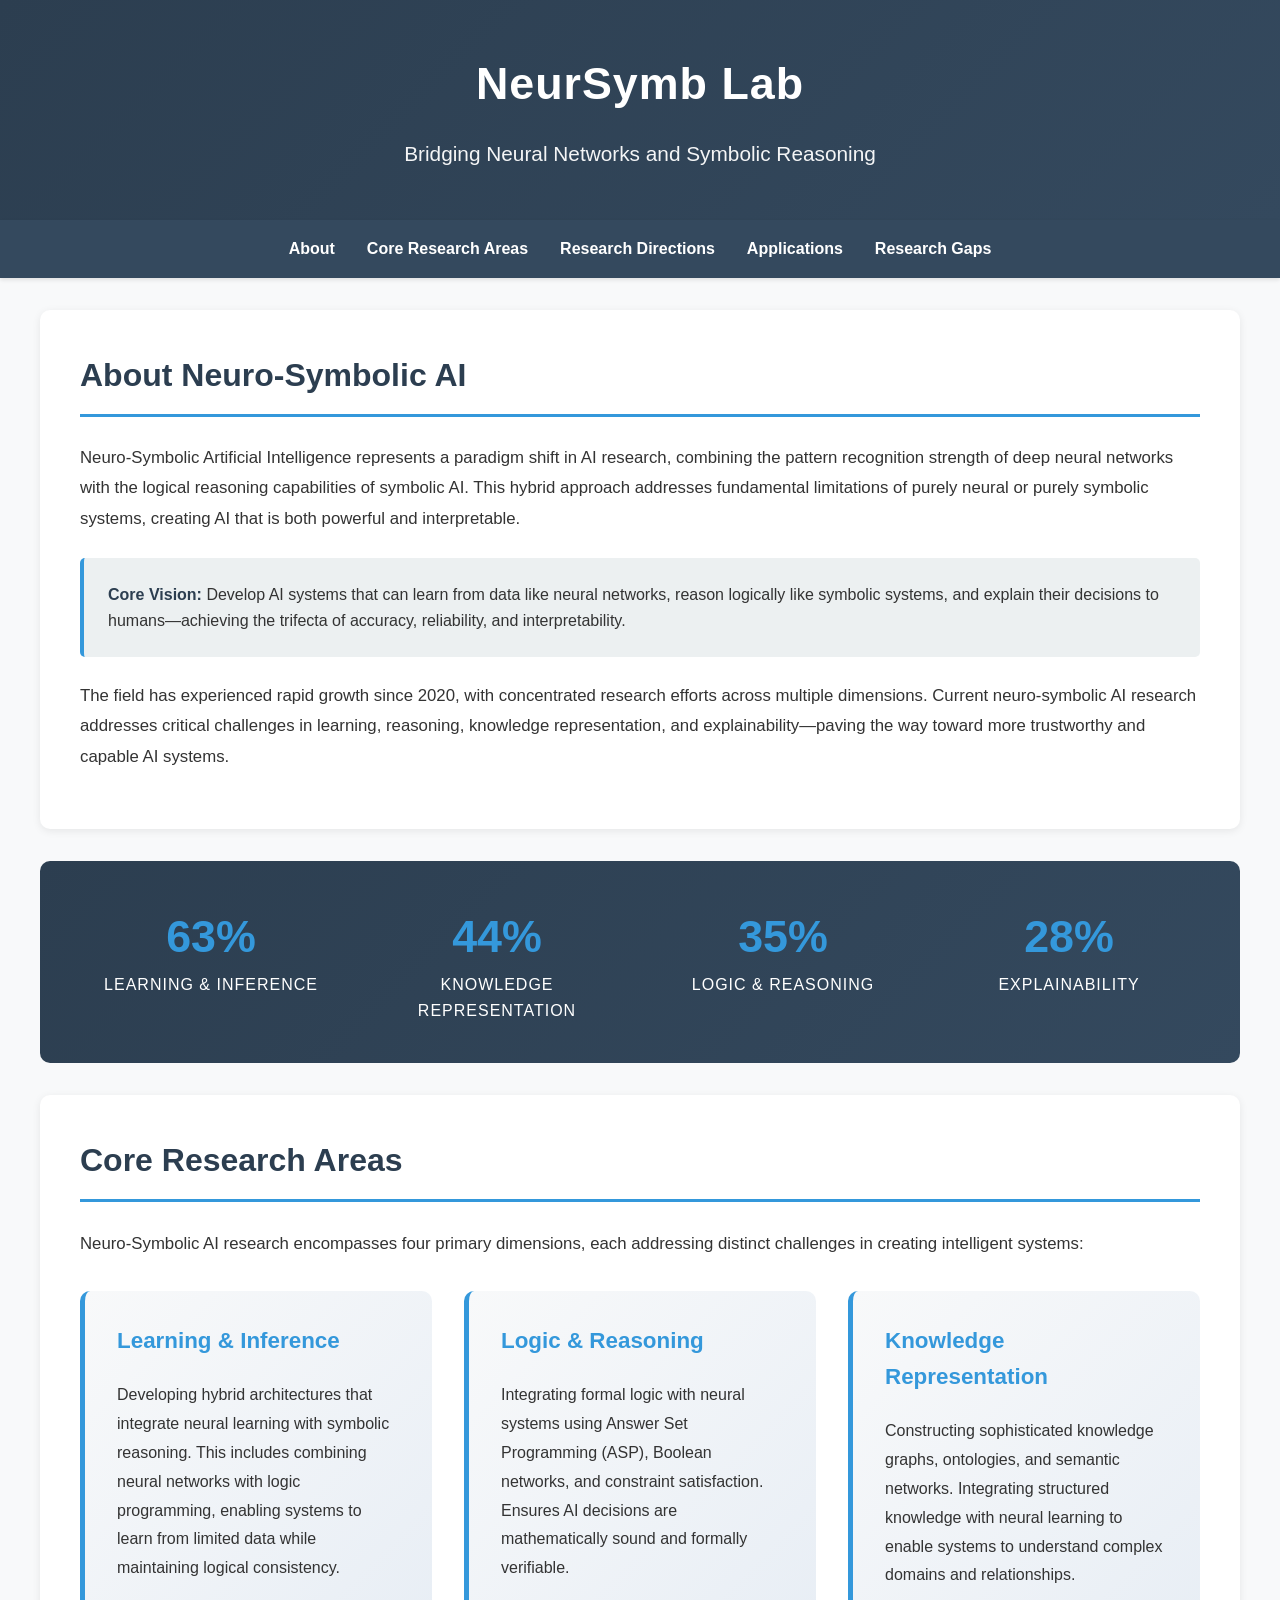
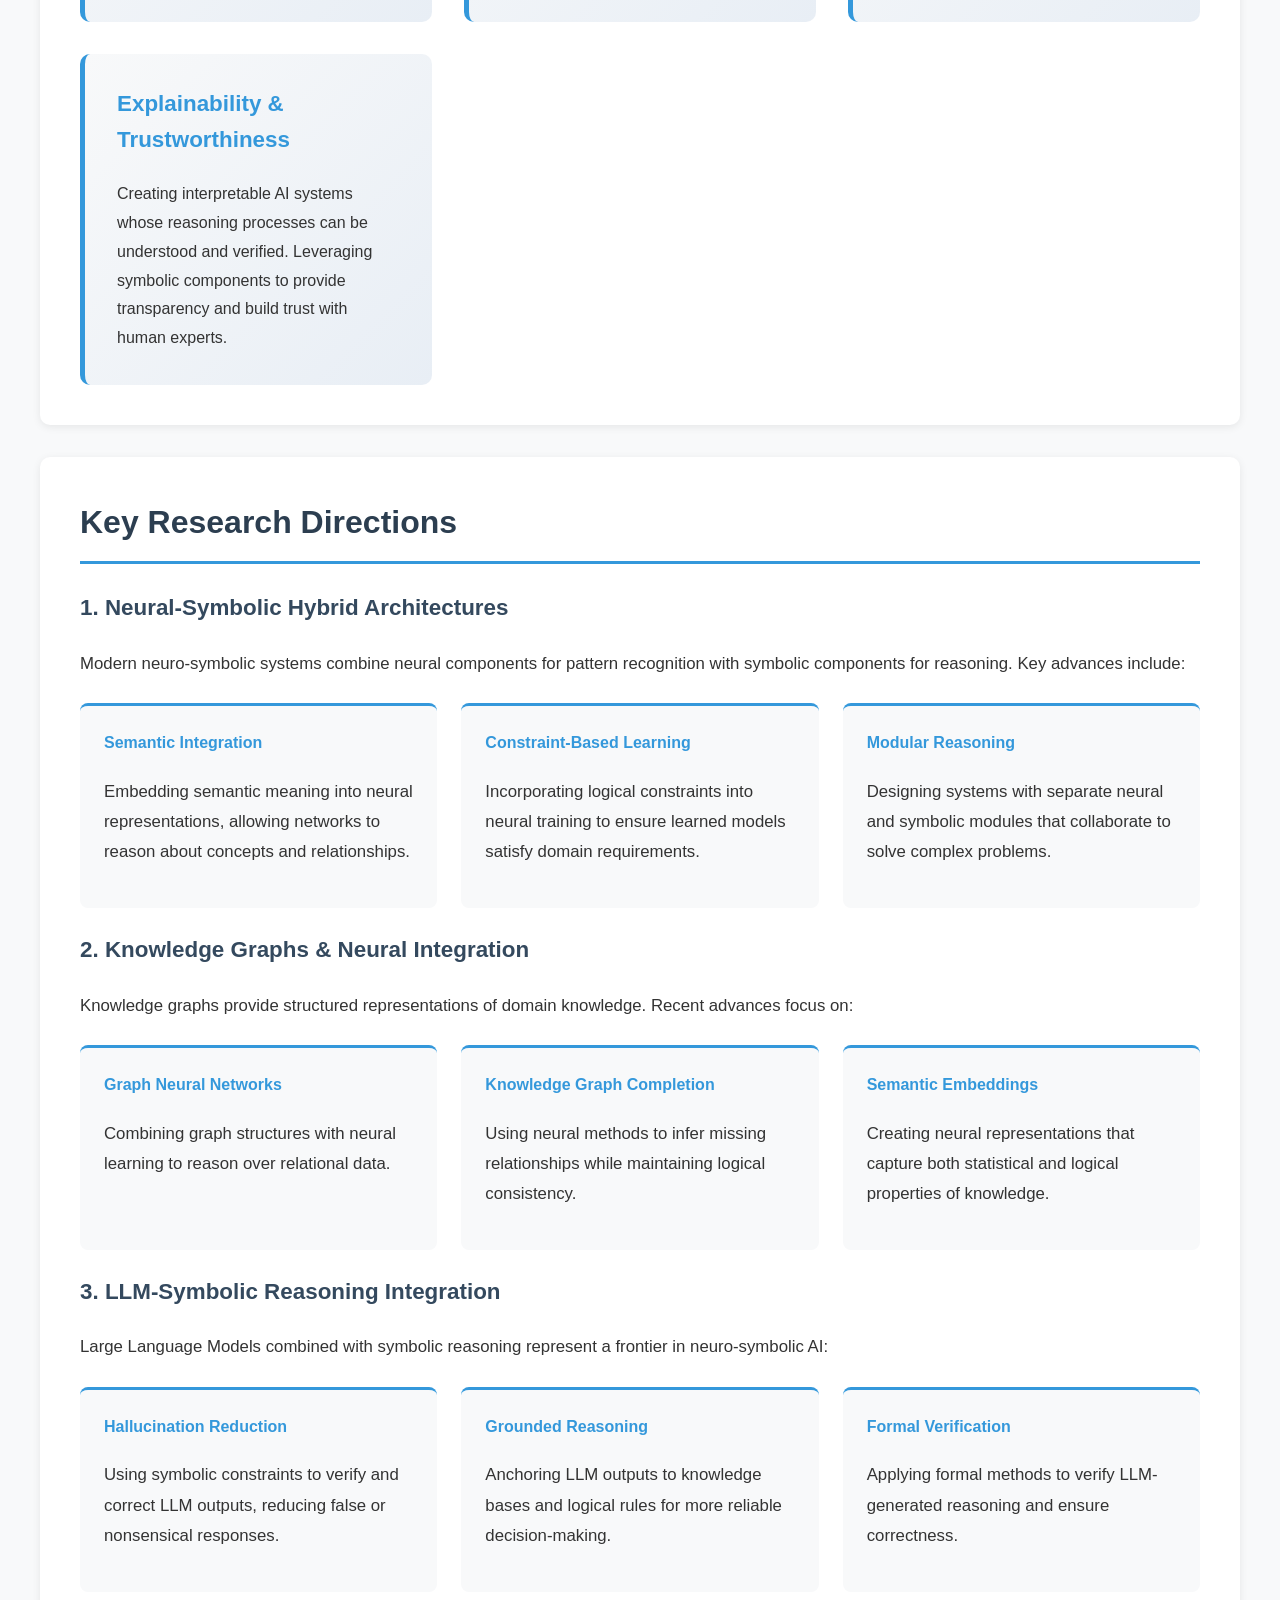
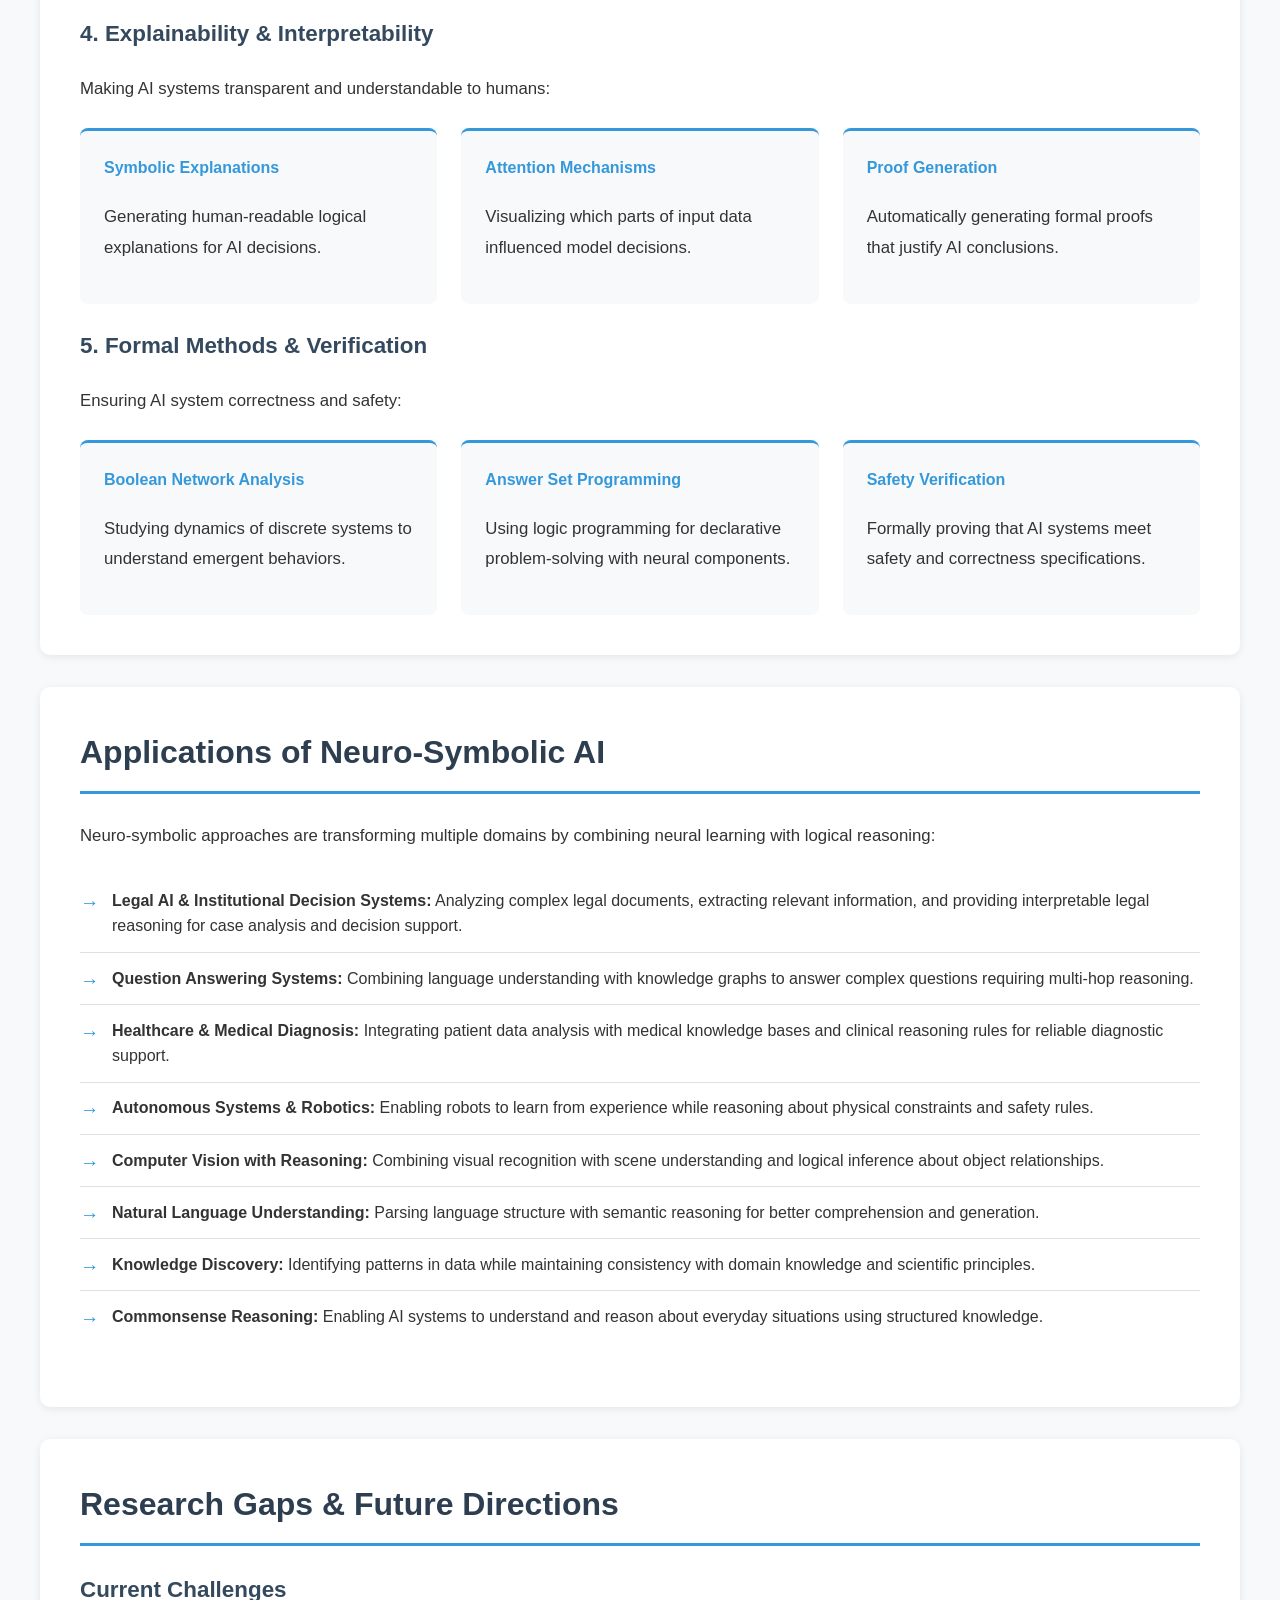
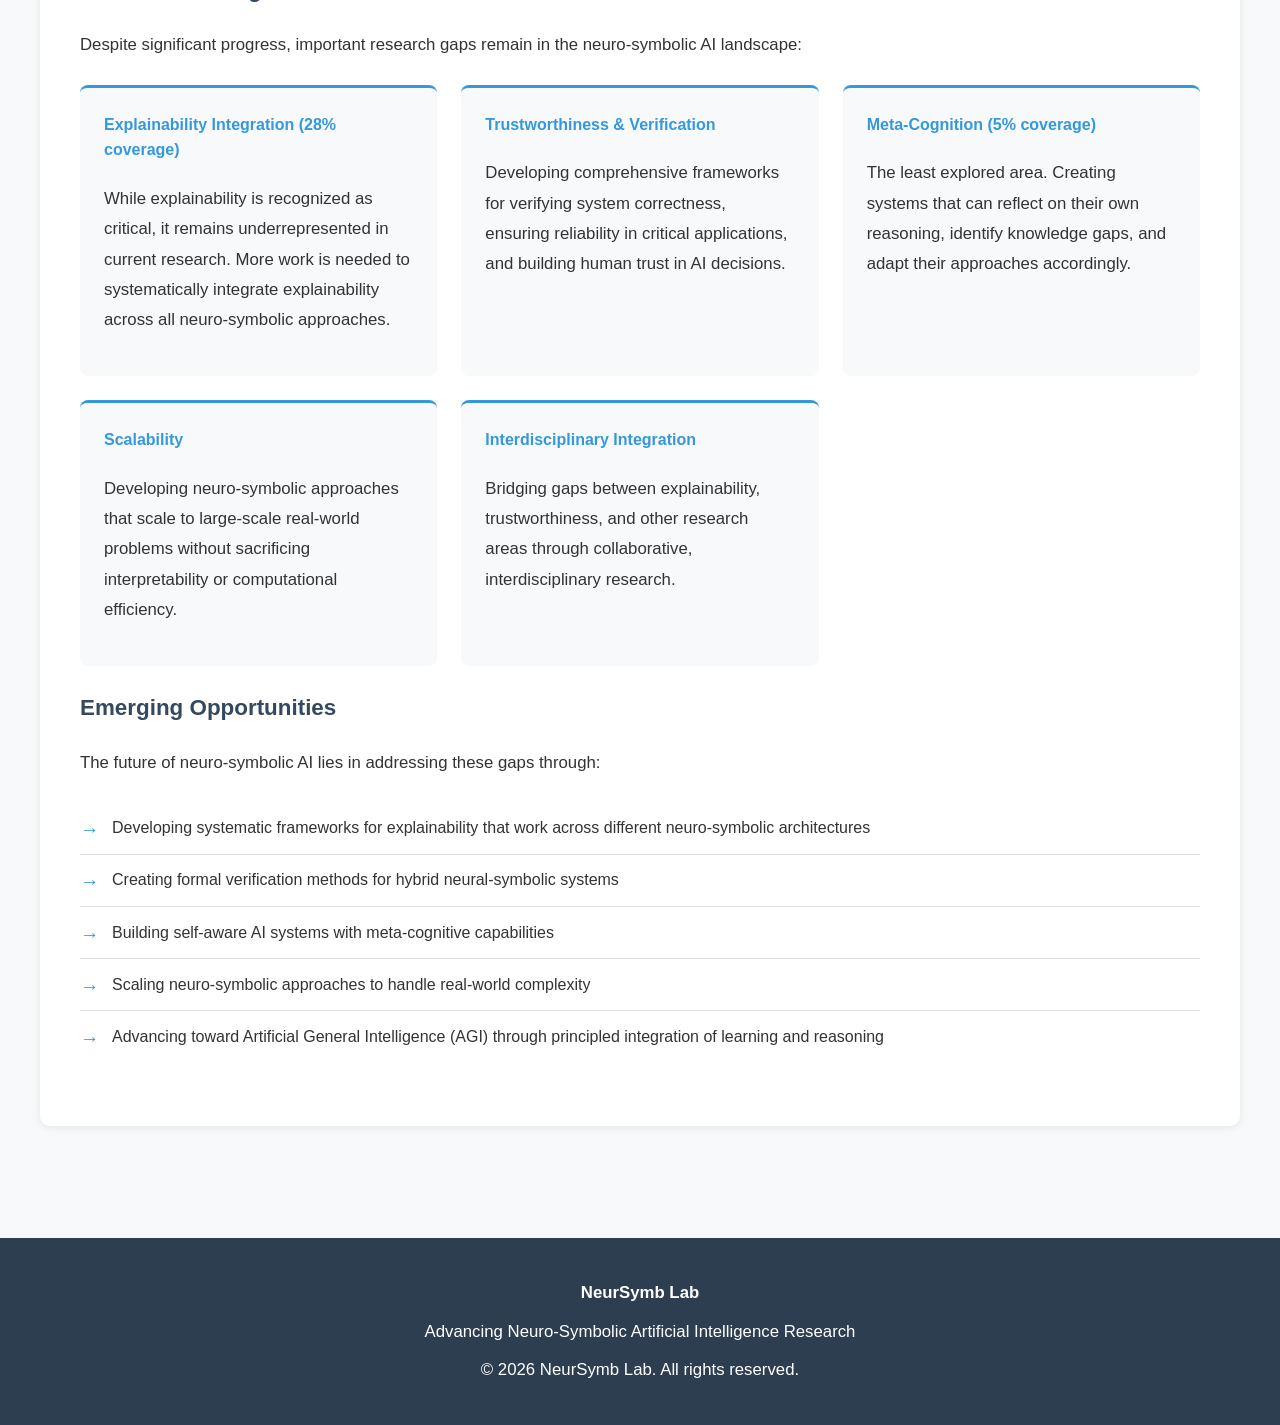
==== index.html @ 1008cf88 "Add initial HTML structure for NeurSymb Lab website This commit adds a complete HTML structure for t" ====
<!DOCTYPE html>
<html lang="en">
<head>
    <meta charset="UTF-8">
    <meta name="viewport" content="width=device-width, initial-scale=1.0">
    <title>NeurSymb Lab - Neuro-Symbolic AI Research</title>
    <style>
        :root {
            --primary-color: #2c3e50;
            --secondary-color: #34495e;
            --accent-color: #3498db;
            --background-color: #f8f9fa;
            --text-color: #333;
            --light-text: #fff;
        }

        body {
            font-family: 'Segoe UI', Tahoma, Geneva, Verdana, sans-serif;
            line-height: 1.6;
            color: var(--text-color);
            background-color: var(--background-color);
            margin: 0;
            padding: 0;
        }

        header {
            background: linear-gradient(135deg, var(--primary-color) 0%, var(--secondary-color) 100%);
            color: var(--light-text);
            padding: 3rem 2rem;
            text-align: center;
            box-shadow: 0 4px 6px rgba(0,0,0,0.1);
        }

        header h1 {
            margin: 0;
            font-size: 2.8rem;
            font-weight: 700;
            letter-spacing: 1px;
        }

        header p {
            margin: 15px 0 0;
            font-size: 1.3rem;
            opacity: 0.95;
            font-weight: 300;
        }

        nav {
            background-color: var(--secondary-color);
            padding: 1rem 0;
            position: sticky;
            top: 0;
            z-index: 1000;
            box-shadow: 0 2px 4px rgba(0,0,0,0.1);
        }

        nav ul {
            list-style: none;
            padding: 0;
            margin: 0;
            display: flex;
            justify-content: center;
            gap: 2rem;
            flex-wrap: wrap;
        }

        nav a {
            color: var(--light-text);
            text-decoration: none;
            font-weight: 600;
            transition: color 0.3s;
        }

        nav a:hover {
            color: var(--accent-color);
        }

        .container {
            max-width: 1200px;
            margin: 0 auto;
            padding: 2rem;
        }

        section {
            background: #fff;
            margin-bottom: 2rem;
            padding: 2.5rem;
            border-radius: 10px;
            box-shadow: 0 2px 8px rgba(0,0,0,0.08);
        }

        h2 {
            color: var(--primary-color);
            border-bottom: 3px solid var(--accent-color);
            padding-bottom: 0.8rem;
            margin-top: 0;
            font-size: 2rem;
        }

        h3 {
            color: var(--secondary-color);
            font-size: 1.4rem;
            margin-top: 1.5rem;
        }

        p {
            font-size: 1.05rem;
            line-height: 1.8;
        }

        .research-grid {
            display: grid;
            grid-template-columns: repeat(auto-fit, minmax(320px, 1fr));
            gap: 2rem;
            margin-top: 2rem;
        }

        .research-card {
            background: linear-gradient(135deg, #f8f9fa 0%, #e8eef5 100%);
            padding: 2rem;
            border-radius: 10px;
            border-left: 5px solid var(--accent-color);
            transition: transform 0.3s, box-shadow 0.3s;
        }

        .research-card:hover {
            transform: translateY(-5px);
            box-shadow: 0 8px 16px rgba(52, 152, 219, 0.2);
        }

        .research-card h3 {
            margin-top: 0;
            color: var(--accent-color);
        }

        .research-card p {
            margin-bottom: 0;
            font-size: 1rem;
        }

        .stats-container {
            display: grid;
            grid-template-columns: repeat(auto-fit, minmax(200px, 1fr));
            gap: 1.5rem;
            background: linear-gradient(135deg, var(--primary-color) 0%, var(--secondary-color) 100%);
            color: white;
            padding: 2.5rem;
            border-radius: 10px;
            margin-bottom: 2rem;
        }

        .stat-item {
            text-align: center;
        }

        .stat-number {
            font-size: 2.8rem;
            font-weight: bold;
            color: var(--accent-color);
            display: block;
        }

        .stat-label {
            font-size: 1rem;
            text-transform: uppercase;
            letter-spacing: 1px;
            margin-top: 0.5rem;
        }

        .highlight-box {
            background: #ecf0f1;
            border-left: 4px solid var(--accent-color);
            padding: 1.5rem;
            margin: 1.5rem 0;
            border-radius: 5px;
        }

        .highlight-box strong {
            color: var(--primary-color);
        }

        .key-areas {
            display: grid;
            grid-template-columns: repeat(auto-fit, minmax(280px, 1fr));
            gap: 1.5rem;
            margin-top: 1.5rem;
        }

        .area-item {
            background: #f8f9fa;
            padding: 1.5rem;
            border-radius: 8px;
            border-top: 3px solid var(--accent-color);
        }

        .area-item h4 {
            color: var(--accent-color);
            margin-top: 0;
        }

        .applications-list {
            list-style: none;
            padding: 0;
            margin: 1.5rem 0;
        }

        .applications-list li {
            padding: 0.8rem 0;
            padding-left: 2rem;
            position: relative;
            border-bottom: 1px solid #e0e0e0;
        }

        .applications-list li:last-child {
            border-bottom: none;
        }

        .applications-list li::before {
            content: "→";
            position: absolute;
            left: 0;
            color: var(--accent-color);
            font-weight: bold;
            font-size: 1.2rem;
        }

        footer {
            background-color: var(--primary-color);
            color: var(--light-text);
            text-align: center;
            padding: 2rem;
            margin-top: 3rem;
        }

        footer p {
            margin: 0.5rem 0;
        }

        @media (max-width: 768px) {
            header h1 {
                font-size: 2rem;
            }

            nav ul {
                gap: 1rem;
            }

            .container {
                padding: 1rem;
            }

            section {
                padding: 1.5rem;
            }

            h2 {
                font-size: 1.6rem;
            }
        }
    </style>
</head>
<body>

    <header>
        <h1>NeurSymb Lab</h1>
        <p>Bridging Neural Networks and Symbolic Reasoning</p>
    </header>

    <nav>
        <ul>
            <li><a href="#about">About</a></li>
            <li><a href="#core-areas">Core Research Areas</a></li>
            <li><a href="#directions">Research Directions</a></li>
            <li><a href="#applications">Applications</a></li>
            <li><a href="#gaps">Research Gaps</a></li>
        </ul>
    </nav>

    <div class="container">
        <section id="about">
            <h2>About Neuro-Symbolic AI</h2>
            <p>Neuro-Symbolic Artificial Intelligence represents a paradigm shift in AI research, combining the pattern recognition strength of deep neural networks with the logical reasoning capabilities of symbolic AI. This hybrid approach addresses fundamental limitations of purely neural or purely symbolic systems, creating AI that is both powerful and interpretable.</p>
            
            <div class="highlight-box">
                <strong>Core Vision:</strong> Develop AI systems that can learn from data like neural networks, reason logically like symbolic systems, and explain their decisions to humans—achieving the trifecta of accuracy, reliability, and interpretability.
            </div>

            <p>The field has experienced rapid growth since 2020, with concentrated research efforts across multiple dimensions. Current neuro-symbolic AI research addresses critical challenges in learning, reasoning, knowledge representation, and explainability—paving the way toward more trustworthy and capable AI systems.</p>
        </section>

        <div class="stats-container">
            <div class="stat-item">
                <span class="stat-number">63%</span>
                <span class="stat-label">Learning & Inference</span>
            </div>
            <div class="stat-item">
                <span class="stat-number">44%</span>
                <span class="stat-label">Knowledge Representation</span>
            </div>
            <div class="stat-item">
                <span class="stat-number">35%</span>
                <span class="stat-label">Logic & Reasoning</span>
            </div>
            <div class="stat-item">
                <span class="stat-number">28%</span>
                <span class="stat-label">Explainability</span>
            </div>
        </div>

        <section id="core-areas">
            <h2>Core Research Areas</h2>
            <p>Neuro-Symbolic AI research encompasses four primary dimensions, each addressing distinct challenges in creating intelligent systems:</p>
            
            <div class="research-grid">
                <div class="research-card">
                    <h3>Learning & Inference</h3>
                    <p>Developing hybrid architectures that integrate neural learning with symbolic reasoning. This includes combining neural networks with logic programming, enabling systems to learn from limited data while maintaining logical consistency.</p>
                </div>
                
                <div class="research-card">
                    <h3>Logic & Reasoning</h3>
                    <p>Integrating formal logic with neural systems using Answer Set Programming (ASP), Boolean networks, and constraint satisfaction. Ensures AI decisions are mathematically sound and formally verifiable.</p>
                </div>
                
                <div class="research-card">
                    <h3>Knowledge Representation</h3>
                    <p>Constructing sophisticated knowledge graphs, ontologies, and semantic networks. Integrating structured knowledge with neural learning to enable systems to understand complex domains and relationships.</p>
                </div>

                <div class="research-card">
                    <h3>Explainability & Trustworthiness</h3>
                    <p>Creating interpretable AI systems whose reasoning processes can be understood and verified. Leveraging symbolic components to provide transparency and build trust with human experts.</p>
                </div>
            </div>
        </section>

        <section id="directions">
            <h2>Key Research Directions</h2>
            
            <h3>1. Neural-Symbolic Hybrid Architectures</h3>
            <p>Modern neuro-symbolic systems combine neural components for pattern recognition with symbolic components for reasoning. Key advances include:</p>
            <div class="key-areas">
                <div class="area-item">
                    <h4>Semantic Integration</h4>
                    <p>Embedding semantic meaning into neural representations, allowing networks to reason about concepts and relationships.</p>
                </div>
                <div class="area-item">
                    <h4>Constraint-Based Learning</h4>
                    <p>Incorporating logical constraints into neural training to ensure learned models satisfy domain requirements.</p>
                </div>
                <div class="area-item">
                    <h4>Modular Reasoning</h4>
                    <p>Designing systems with separate neural and symbolic modules that collaborate to solve complex problems.</p>
                </div>
            </div>

            <h3>2. Knowledge Graphs & Neural Integration</h3>
            <p>Knowledge graphs provide structured representations of domain knowledge. Recent advances focus on:</p>
            <div class="key-areas">
                <div class="area-item">
                    <h4>Graph Neural Networks</h4>
                    <p>Combining graph structures with neural learning to reason over relational data.</p>
                </div>
                <div class="area-item">
                    <h4>Knowledge Graph Completion</h4>
                    <p>Using neural methods to infer missing relationships while maintaining logical consistency.</p>
                </div>
                <div class="area-item">
                    <h4>Semantic Embeddings</h4>
                    <p>Creating neural representations that capture both statistical and logical properties of knowledge.</p>
                </div>
            </div>

            <h3>3. LLM-Symbolic Reasoning Integration</h3>
            <p>Large Language Models combined with symbolic reasoning represent a frontier in neuro-symbolic AI:</p>
            <div class="key-areas">
                <div class="area-item">
                    <h4>Hallucination Reduction</h4>
                    <p>Using symbolic constraints to verify and correct LLM outputs, reducing false or nonsensical responses.</p>
                </div>
                <div class="area-item">
                    <h4>Grounded Reasoning</h4>
                    <p>Anchoring LLM outputs to knowledge bases and logical rules for more reliable decision-making.</p>
                </div>
                <div class="area-item">
                    <h4>Formal Verification</h4>
                    <p>Applying formal methods to verify LLM-generated reasoning and ensure correctness.</p>
                </div>
            </div>

            <h3>4. Explainability & Interpretability</h3>
            <p>Making AI systems transparent and understandable to humans:</p>
            <div class="key-areas">
                <div class="area-item">
                    <h4>Symbolic Explanations</h4>
                    <p>Generating human-readable logical explanations for AI decisions.</p>
                </div>
                <div class="area-item">
                    <h4>Attention Mechanisms</h4>
                    <p>Visualizing which parts of input data influenced model decisions.</p>
                </div>
                <div class="area-item">
                    <h4>Proof Generation</h4>
                    <p>Automatically generating formal proofs that justify AI conclusions.</p>
                </div>
            </div>

            <h3>5. Formal Methods & Verification</h3>
            <p>Ensuring AI system correctness and safety:</p>
            <div class="key-areas">
                <div class="area-item">
                    <h4>Boolean Network Analysis</h4>
                    <p>Studying dynamics of discrete systems to understand emergent behaviors.</p>
                </div>
                <div class="area-item">
                    <h4>Answer Set Programming</h4>
                    <p>Using logic programming for declarative problem-solving with neural components.</p>
                </div>
                <div class="area-item">
                    <h4>Safety Verification</h4>
                    <p>Formally proving that AI systems meet safety and correctness specifications.</p>
                </div>
            </div>
        </section>

        <section id="applications">
            <h2>Applications of Neuro-Symbolic AI</h2>
            <p>Neuro-symbolic approaches are transforming multiple domains by combining neural learning with logical reasoning:</p>
            
            <ul class="applications-list">
                <li><strong>Legal AI & Institutional Decision Systems:</strong> Analyzing complex legal documents, extracting relevant information, and providing interpretable legal reasoning for case analysis and decision support.</li>
                <li><strong>Question Answering Systems:</strong> Combining language understanding with knowledge graphs to answer complex questions requiring multi-hop reasoning.</li>
                <li><strong>Healthcare & Medical Diagnosis:</strong> Integrating patient data analysis with medical knowledge bases and clinical reasoning rules for reliable diagnostic support.</li>
                <li><strong>Autonomous Systems & Robotics:</strong> Enabling robots to learn from experience while reasoning about physical constraints and safety rules.</li>
                <li><strong>Computer Vision with Reasoning:</strong> Combining visual recognition with scene understanding and logical inference about object relationships.</li>
                <li><strong>Natural Language Understanding:</strong> Parsing language structure with semantic reasoning for better comprehension and generation.</li>
                <li><strong>Knowledge Discovery:</strong> Identifying patterns in data while maintaining consistency with domain knowledge and scientific principles.</li>
                <li><strong>Commonsense Reasoning:</strong> Enabling AI systems to understand and reason about everyday situations using structured knowledge.</li>
            </ul>
        </section>

        <section id="gaps">
            <h2>Research Gaps & Future Directions</h2>
            
            <h3>Current Challenges</h3>
            <p>Despite significant progress, important research gaps remain in the neuro-symbolic AI landscape:</p>
            
            <div class="key-areas">
                <div class="area-item">
                    <h4>Explainability Integration (28% coverage)</h4>
                    <p>While explainability is recognized as critical, it remains underrepresented in current research. More work is needed to systematically integrate explainability across all neuro-symbolic approaches.</p>
                </div>
                <div class="area-item">
                    <h4>Trustworthiness & Verification</h4>
                    <p>Developing comprehensive frameworks for verifying system correctness, ensuring reliability in critical applications, and building human trust in AI decisions.</p>
                </div>
                <div class="area-item">
                    <h4>Meta-Cognition (5% coverage)</h4>
                    <p>The least explored area. Creating systems that can reflect on their own reasoning, identify knowledge gaps, and adapt their approaches accordingly.</p>
                </div>
                <div class="area-item">
                    <h4>Scalability</h4>
                    <p>Developing neuro-symbolic approaches that scale to large-scale real-world problems without sacrificing interpretability or computational efficiency.</p>
                </div>
                <div class="area-item">
                    <h4>Interdisciplinary Integration</h4>
                    <p>Bridging gaps between explainability, trustworthiness, and other research areas through collaborative, interdisciplinary research.</p>
                </div>
            </div>

            <h3>Emerging Opportunities</h3>
            <p>The future of neuro-symbolic AI lies in addressing these gaps through:</p>
            <ul class="applications-list">
                <li>Developing systematic frameworks for explainability that work across different neuro-symbolic architectures</li>
                <li>Creating formal verification methods for hybrid neural-symbolic systems</li>
                <li>Building self-aware AI systems with meta-cognitive capabilities</li>
                <li>Scaling neuro-symbolic approaches to handle real-world complexity</li>
                <li>Advancing toward Artificial General Intelligence (AGI) through principled integration of learning and reasoning</li>
            </ul>
        </section>
    </div>

    <footer>
        <p><strong>NeurSymb Lab</strong></p>
        <p>Advancing Neuro-Symbolic Artificial Intelligence Research</p>
        <p>&copy; 2026 NeurSymb Lab. All rights reserved.</p>
    </footer>

</body>
</html>
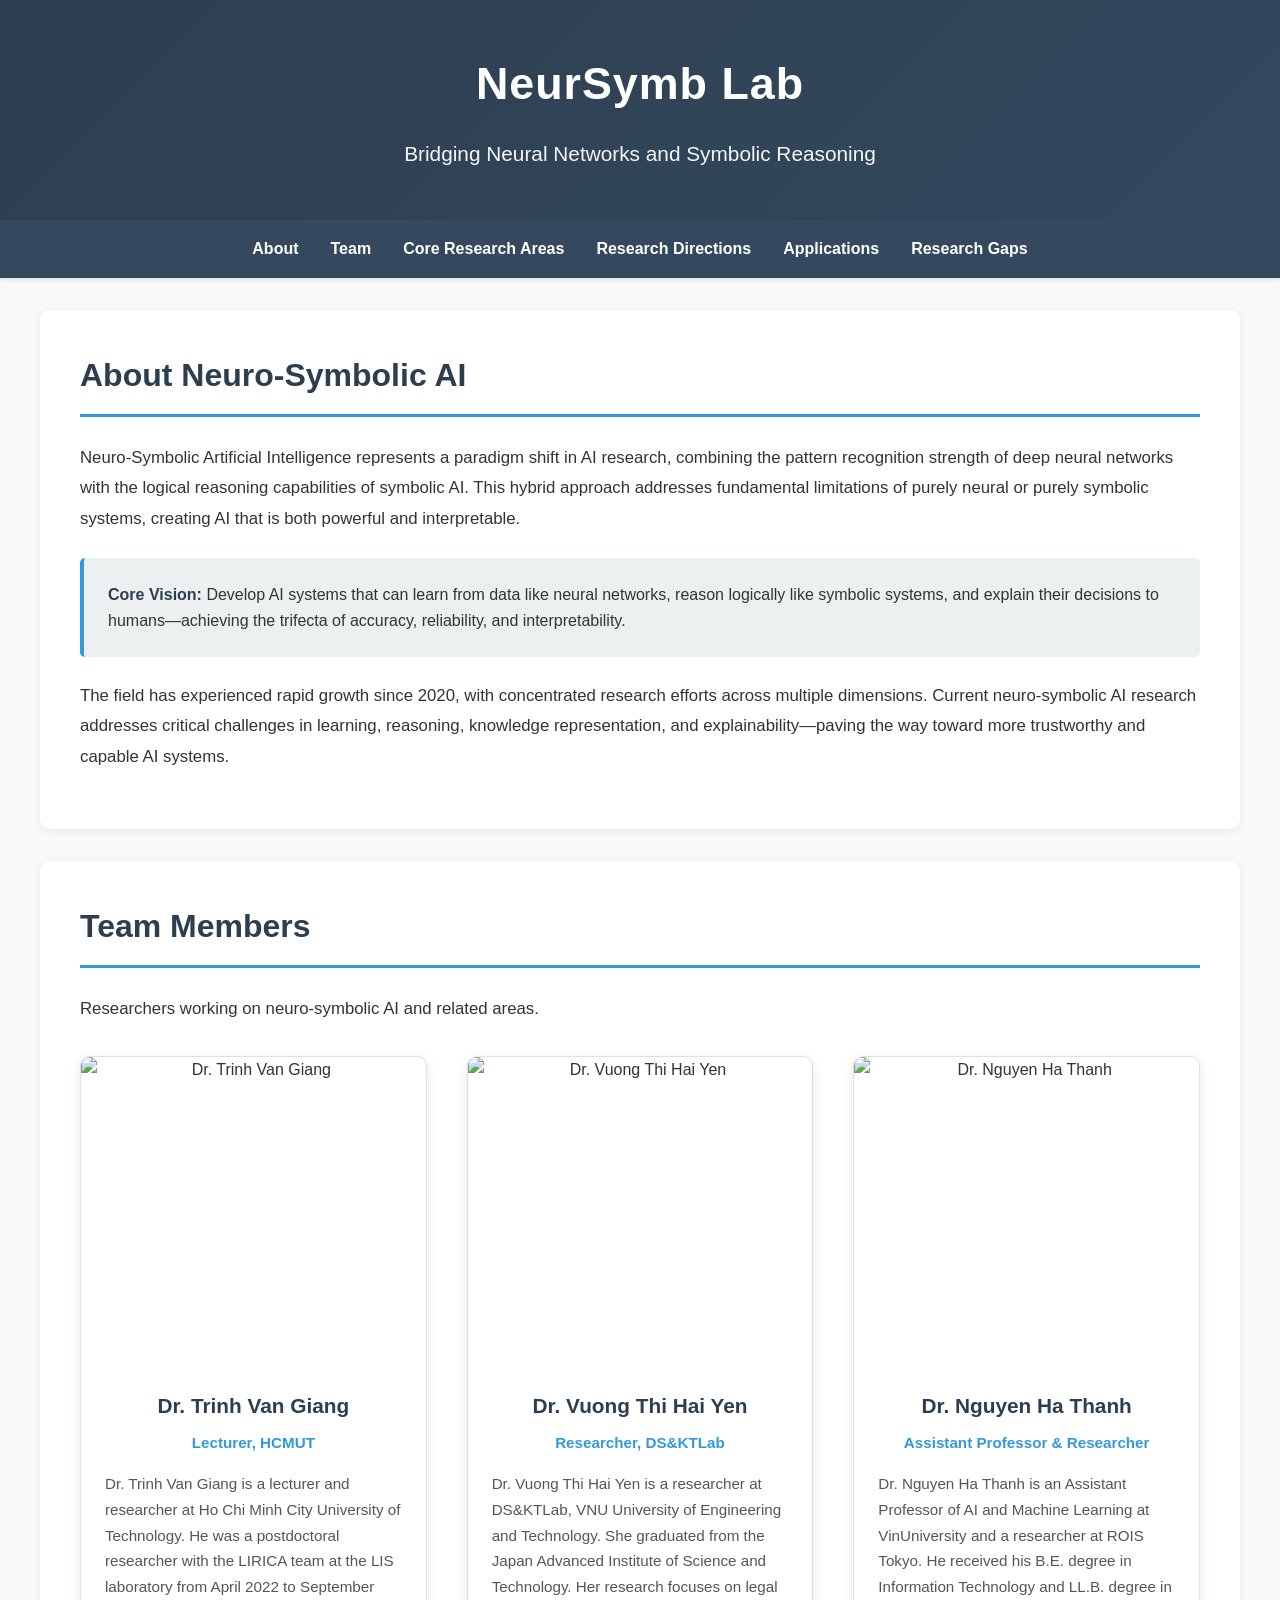
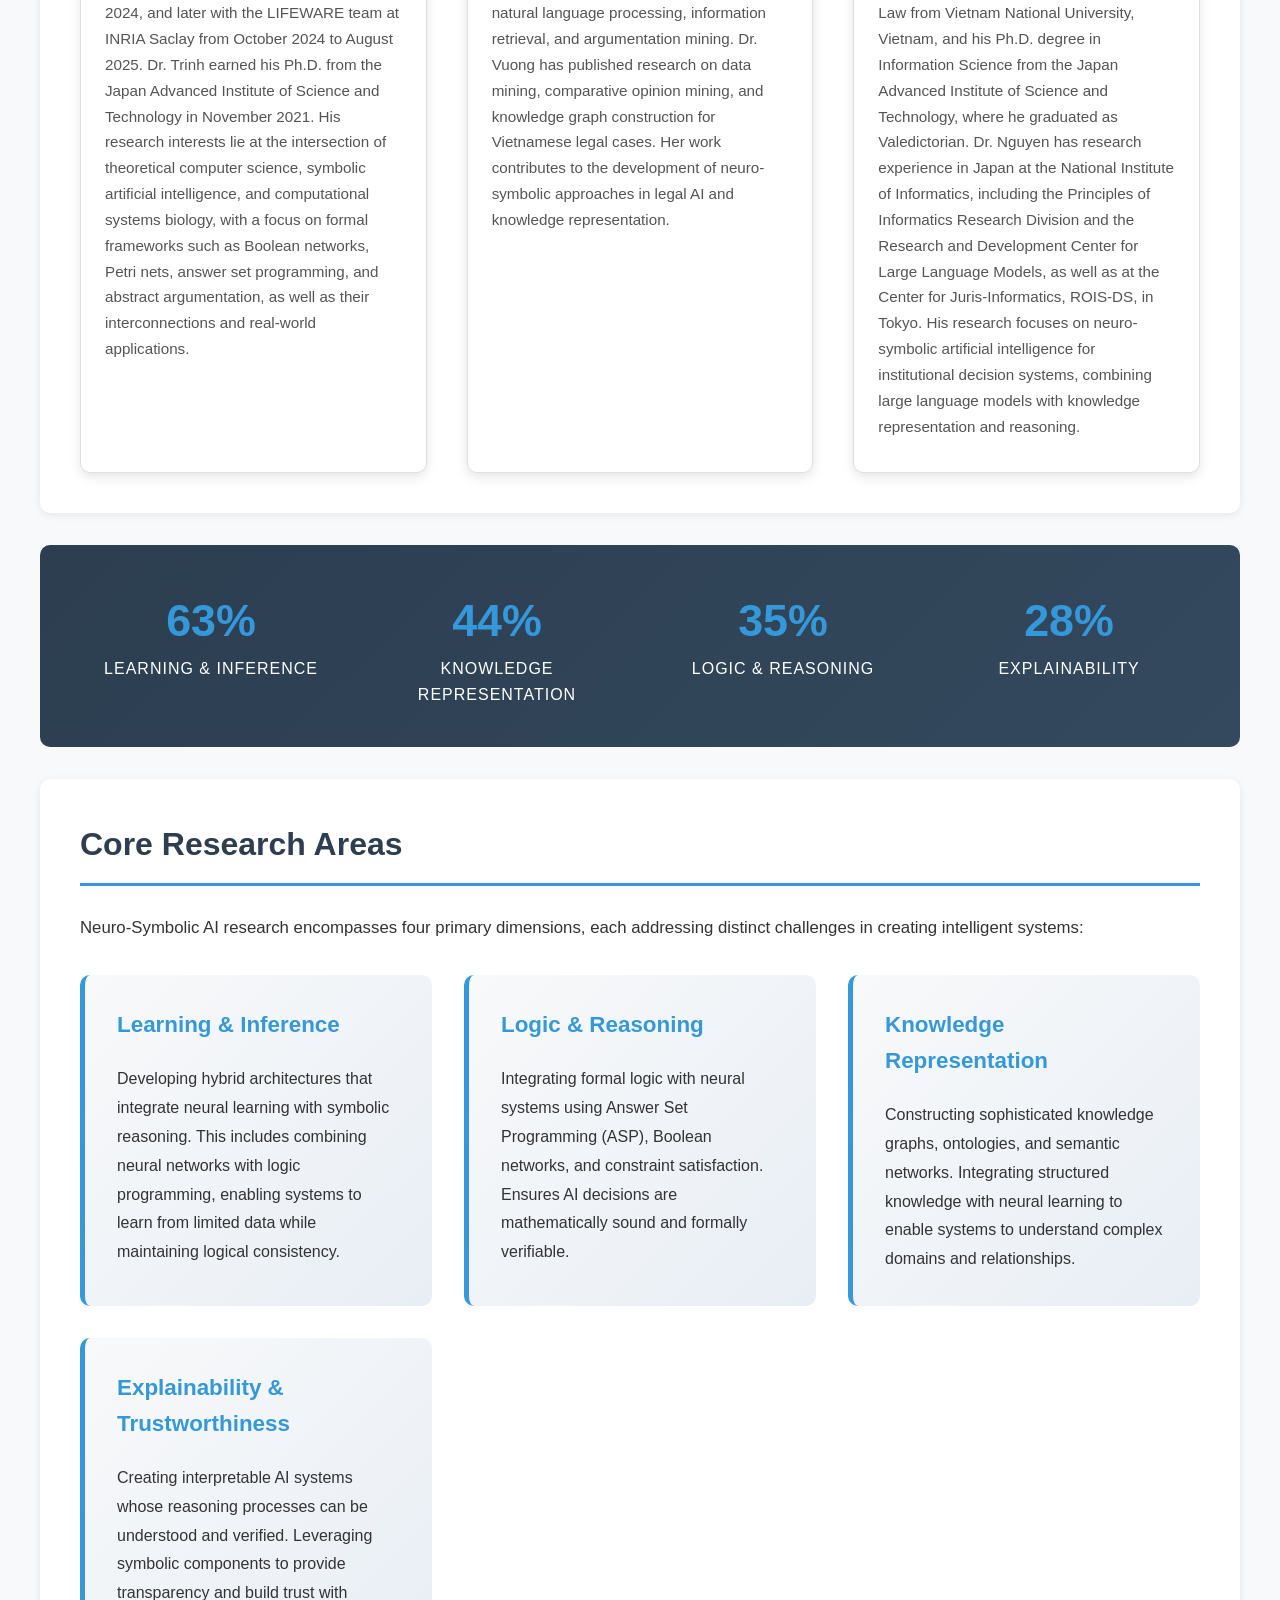
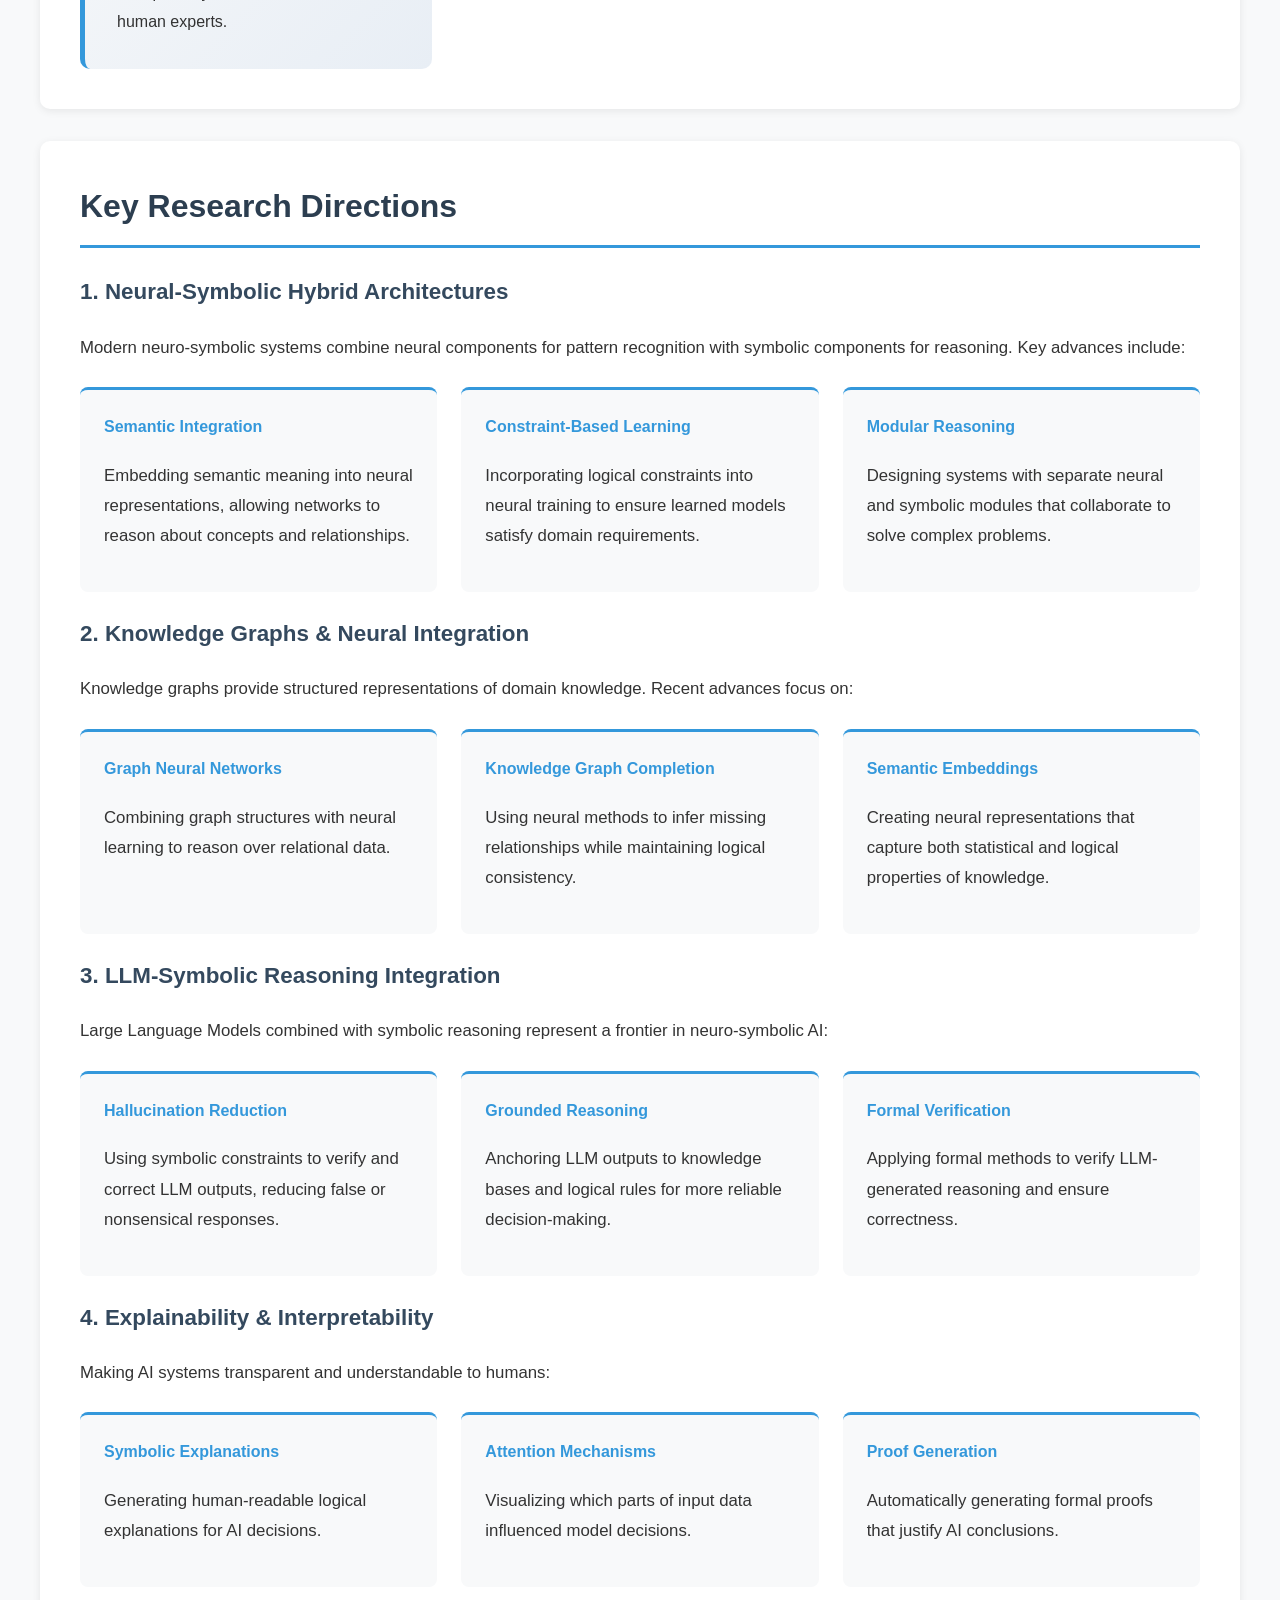
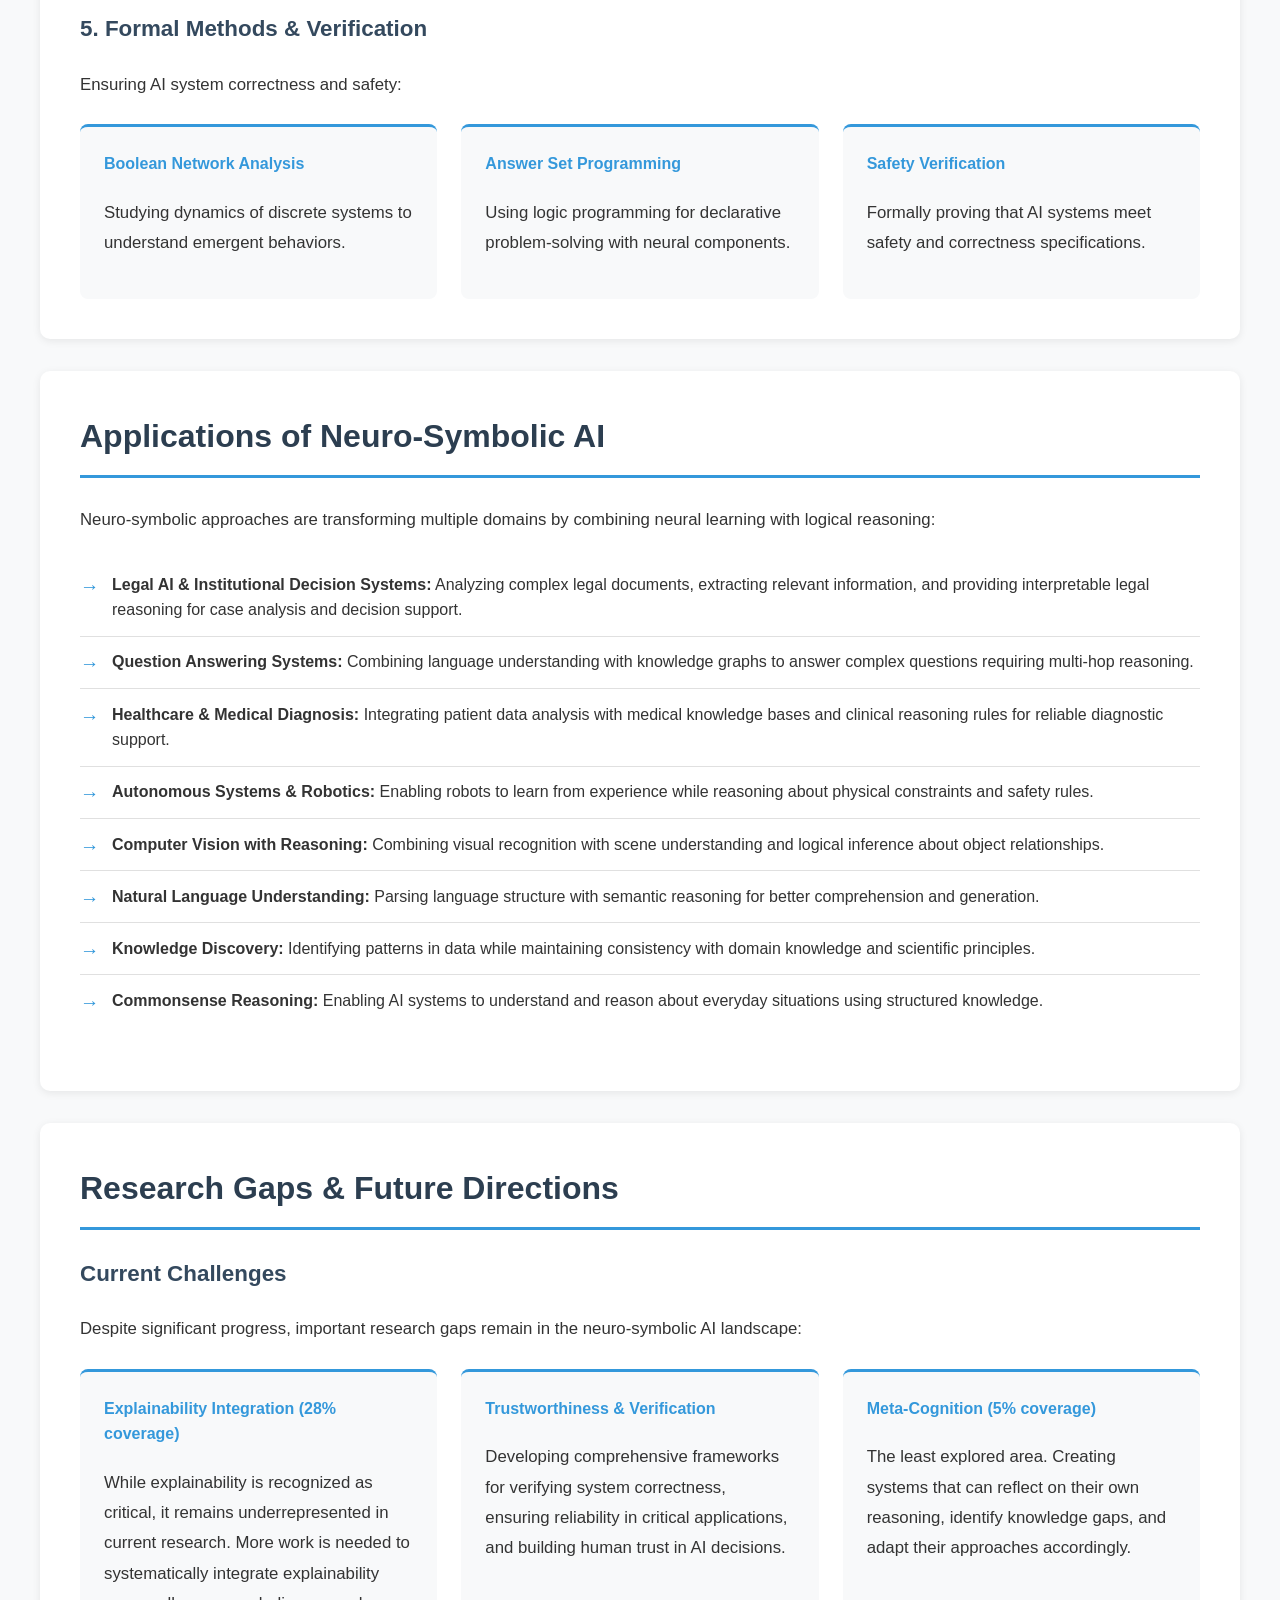
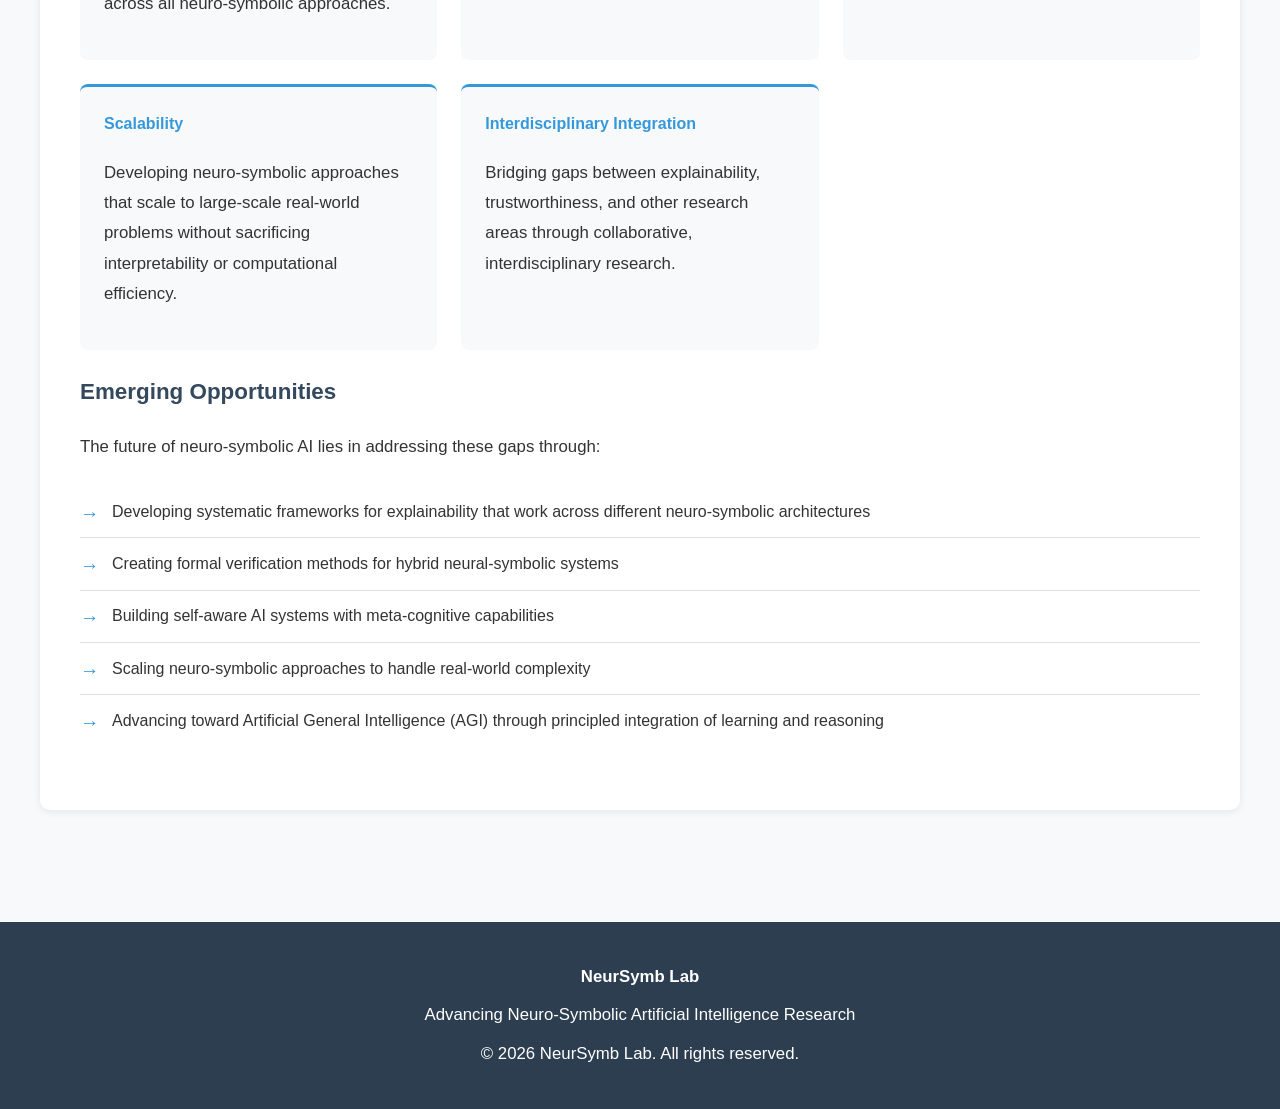
==== commit 797cfec2: "Implement team section with grid layout Added team section with member details and styling." ====
--- a/index.html
+++ b/index.html
@@ -224,6 +224,60 @@
             font-size: 1.2rem;
         }
 
+        .team-grid {
+            display: grid;
+            grid-template-columns: repeat(auto-fit, minmax(300px, 1fr));
+            gap: 2.5rem;
+            margin-top: 2rem;
+        }
+
+        .team-card {
+            background: #fff;
+            border-radius: 10px;
+            overflow: hidden;
+            box-shadow: 0 4px 12px rgba(0,0,0,0.1);
+            transition: transform 0.3s, box-shadow 0.3s;
+            text-align: center;
+            border: 1px solid #e0e0e0;
+        }
+
+        .team-card:hover {
+            transform: translateY(-8px);
+            box-shadow: 0 8px 20px rgba(52, 152, 219, 0.25);
+        }
+
+        .team-card img {
+            width: 100%;
+            height: 300px;
+            object-fit: cover;
+            display: block;
+        }
+
+        .team-card-content {
+            padding: 2rem 1.5rem;
+        }
+
+        .team-card h3 {
+            margin: 0 0 0.5rem 0;
+            color: var(--primary-color);
+            font-size: 1.3rem;
+        }
+
+        .team-card .position {
+            color: var(--accent-color);
+            font-weight: 600;
+            font-size: 0.95rem;
+            margin-bottom: 1rem;
+        }
+
+        .team-card p {
+            font-size: 0.95rem;
+            line-height: 1.7;
+            color: #555;
+            margin: 0;
+            text-align: left;
+        }
+
         footer {
             background-color: var(--primary-color);
             color: var(--light-text);
@@ -256,6 +310,10 @@
             h2 {
                 font-size: 1.6rem;
             }
+
+            .team-grid {
+                grid-template-columns: 1fr;
+            }
         }
     </style>
 </head>
@@ -269,6 +327,7 @@
     <nav>
         <ul>
             <li><a href="#about">About</a></li>
+            <li><a href="#team">Team</a></li>
             <li><a href="#core-areas">Core Research Areas</a></li>
             <li><a href="#directions">Research Directions</a></li>
             <li><a href="#applications">Applications</a></li>
@@ -286,6 +345,40 @@
             </div>
 
             <p>The field has experienced rapid growth since 2020, with concentrated research efforts across multiple dimensions. Current neuro-symbolic AI research addresses critical challenges in learning, reasoning, knowledge representation, and explainability—paving the way toward more trustworthy and capable AI systems.</p>
+        </section>
+
+        <section id="team">
+            <h2>Team Members</h2>
+            <p>Researchers working on neuro-symbolic AI and related areas.</p>
+            
+            <div class="team-grid">
+                <div class="team-card">
+                    <img src="trinh_van_giang.jpg" alt="Dr. Trinh Van Giang">
+                    <div class="team-card-content">
+                        <h3>Dr. Trinh Van Giang</h3>
+                        <div class="position">Lecturer, HCMUT</div>
+                        <p>Dr. Trinh Van Giang is a lecturer and researcher at Ho Chi Minh City University of Technology. He was a postdoctoral researcher with the LIRICA team at the LIS laboratory from April 2022 to September 2024, and later with the LIFEWARE team at INRIA Saclay from October 2024 to August 2025. Dr. Trinh earned his Ph.D. from the Japan Advanced Institute of Science and Technology in November 2021. His research interests lie at the intersection of theoretical computer science, symbolic artificial intelligence, and computational systems biology, with a focus on formal frameworks such as Boolean networks, Petri nets, answer set programming, and abstract argumentation, as well as their interconnections and real-world applications.</p>
+                    </div>
+                </div>
+        
+                <div class="team-card">
+                    <img src="vuong_thi_hai_yen.jpg" alt="Dr. Vuong Thi Hai Yen">
+                    <div class="team-card-content">
+                        <h3>Dr. Vuong Thi Hai Yen</h3>
+                        <div class="position">Researcher, DS&KTLab</div>
+                        <p>Dr. Vuong Thi Hai Yen is a researcher at DS&KTLab, VNU University of Engineering and Technology. She graduated from the Japan Advanced Institute of Science and Technology. Her research focuses on legal natural language processing, information retrieval, and argumentation mining. Dr. Vuong has published research on data mining, comparative opinion mining, and knowledge graph construction for Vietnamese legal cases. Her work contributes to the development of neuro-symbolic approaches in legal AI and knowledge representation.</p>
+                    </div>
+                </div>
+        
+                <div class="team-card">
+                    <img src="nguyen_ha_thanh.jpg" alt="Dr. Nguyen Ha Thanh">
+                    <div class="team-card-content">
+                        <h3>Dr. Nguyen Ha Thanh</h3>
+                        <div class="position">Assistant Professor & Researcher</div>
+                        <p>Dr. Nguyen Ha Thanh is an Assistant Professor of AI and Machine Learning at VinUniversity and a researcher at ROIS Tokyo. He received his B.E. degree in Information Technology and LL.B. degree in Law from Vietnam National University, Vietnam, and his Ph.D. degree in Information Science from the Japan Advanced Institute of Science and Technology, where he graduated as Valedictorian. Dr. Nguyen has research experience in Japan at the National Institute of Informatics, including the Principles of Informatics Research Division and the Research and Development Center for Large Language Models, as well as at the Center for Juris-Informatics, ROIS-DS, in Tokyo. His research focuses on neuro-symbolic artificial intelligence for institutional decision systems, combining large language models with knowledge representation and reasoning.</p>
+                    </div>
+                </div>
+            </div>
         </section>
 
         <div class="stats-container">
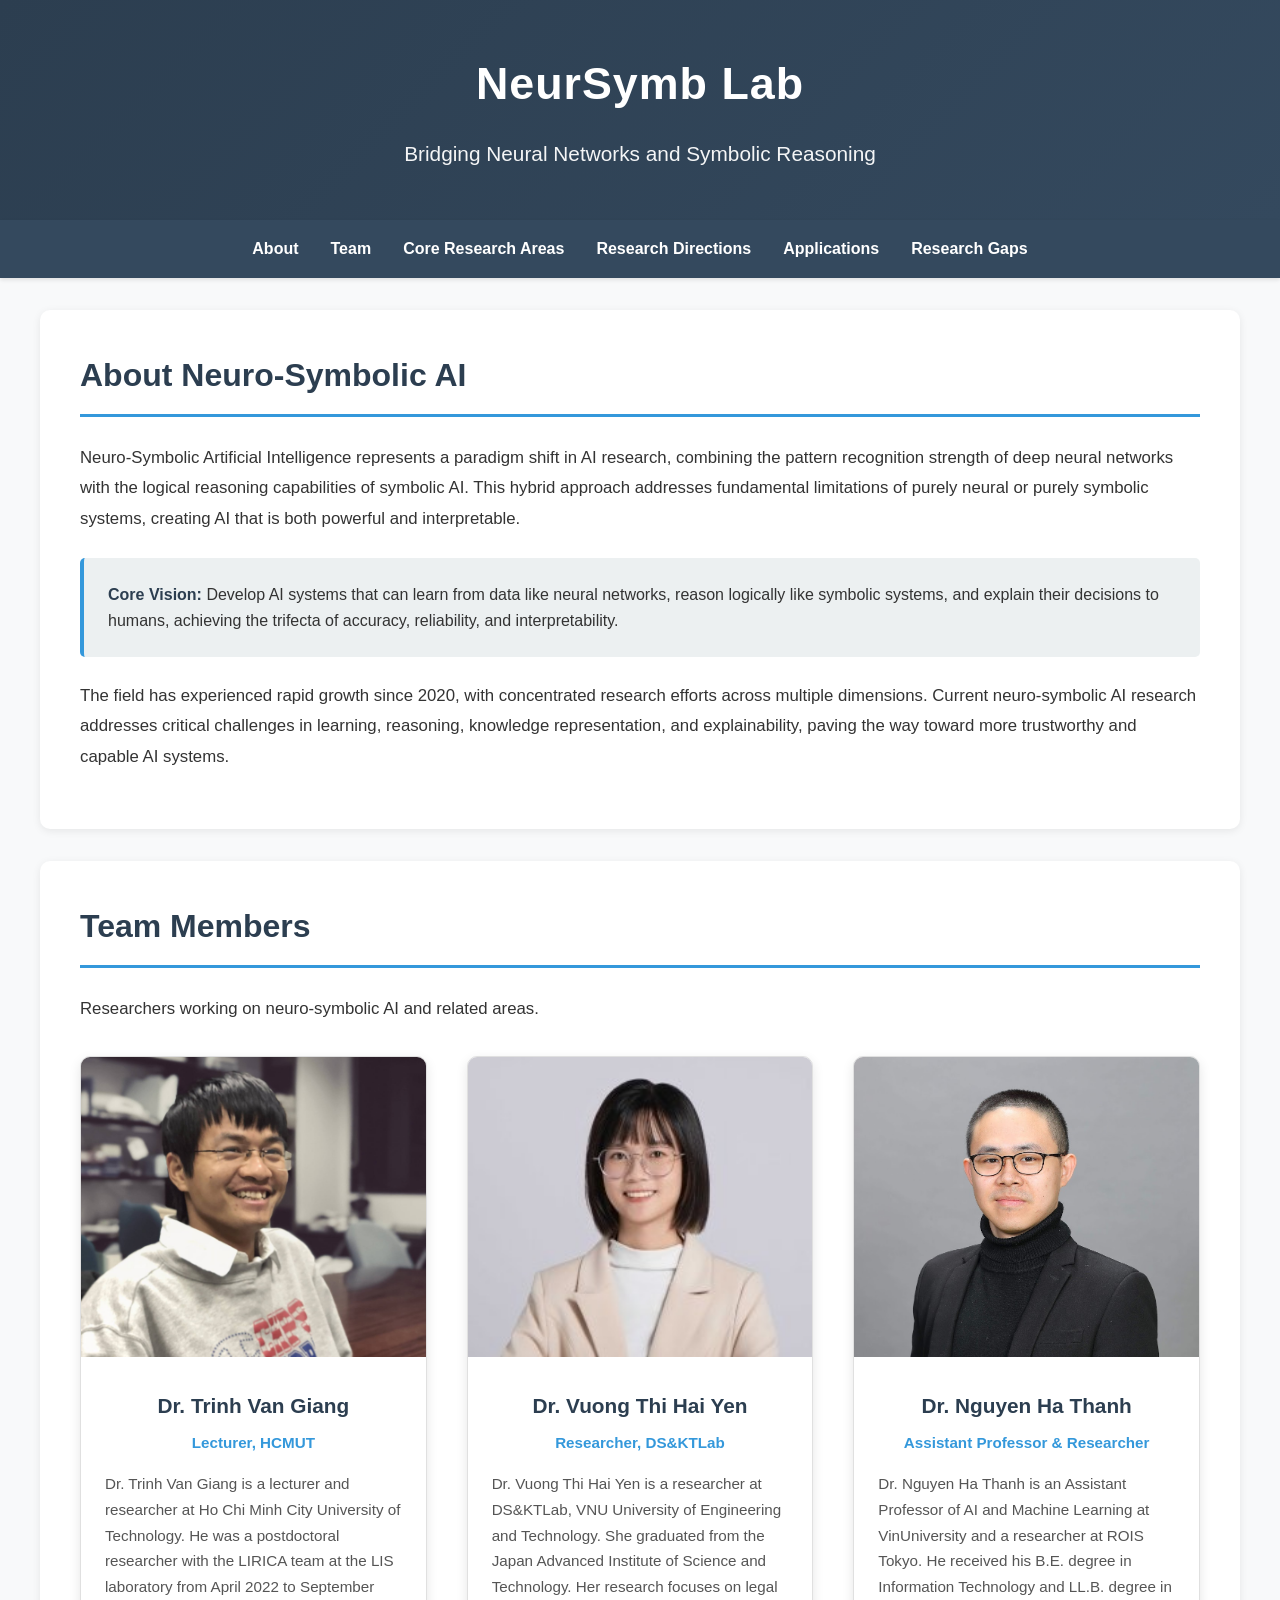
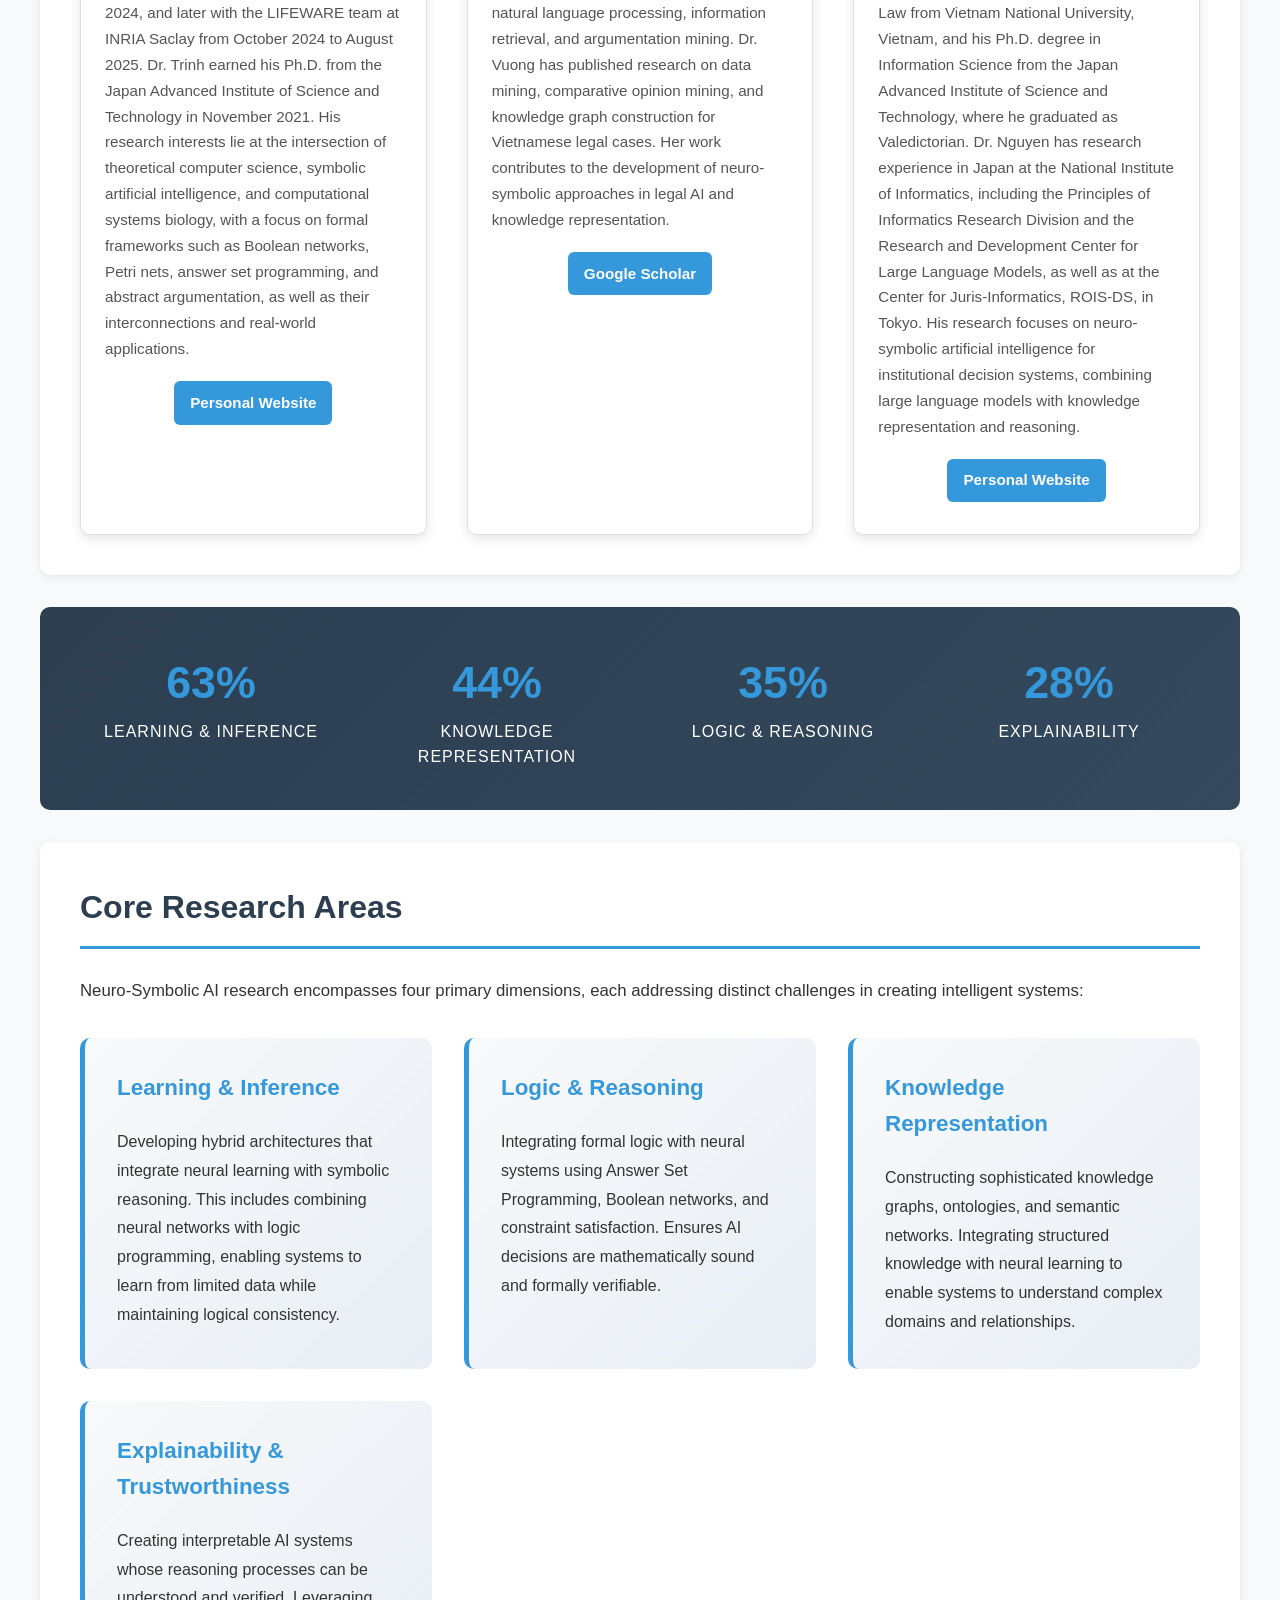
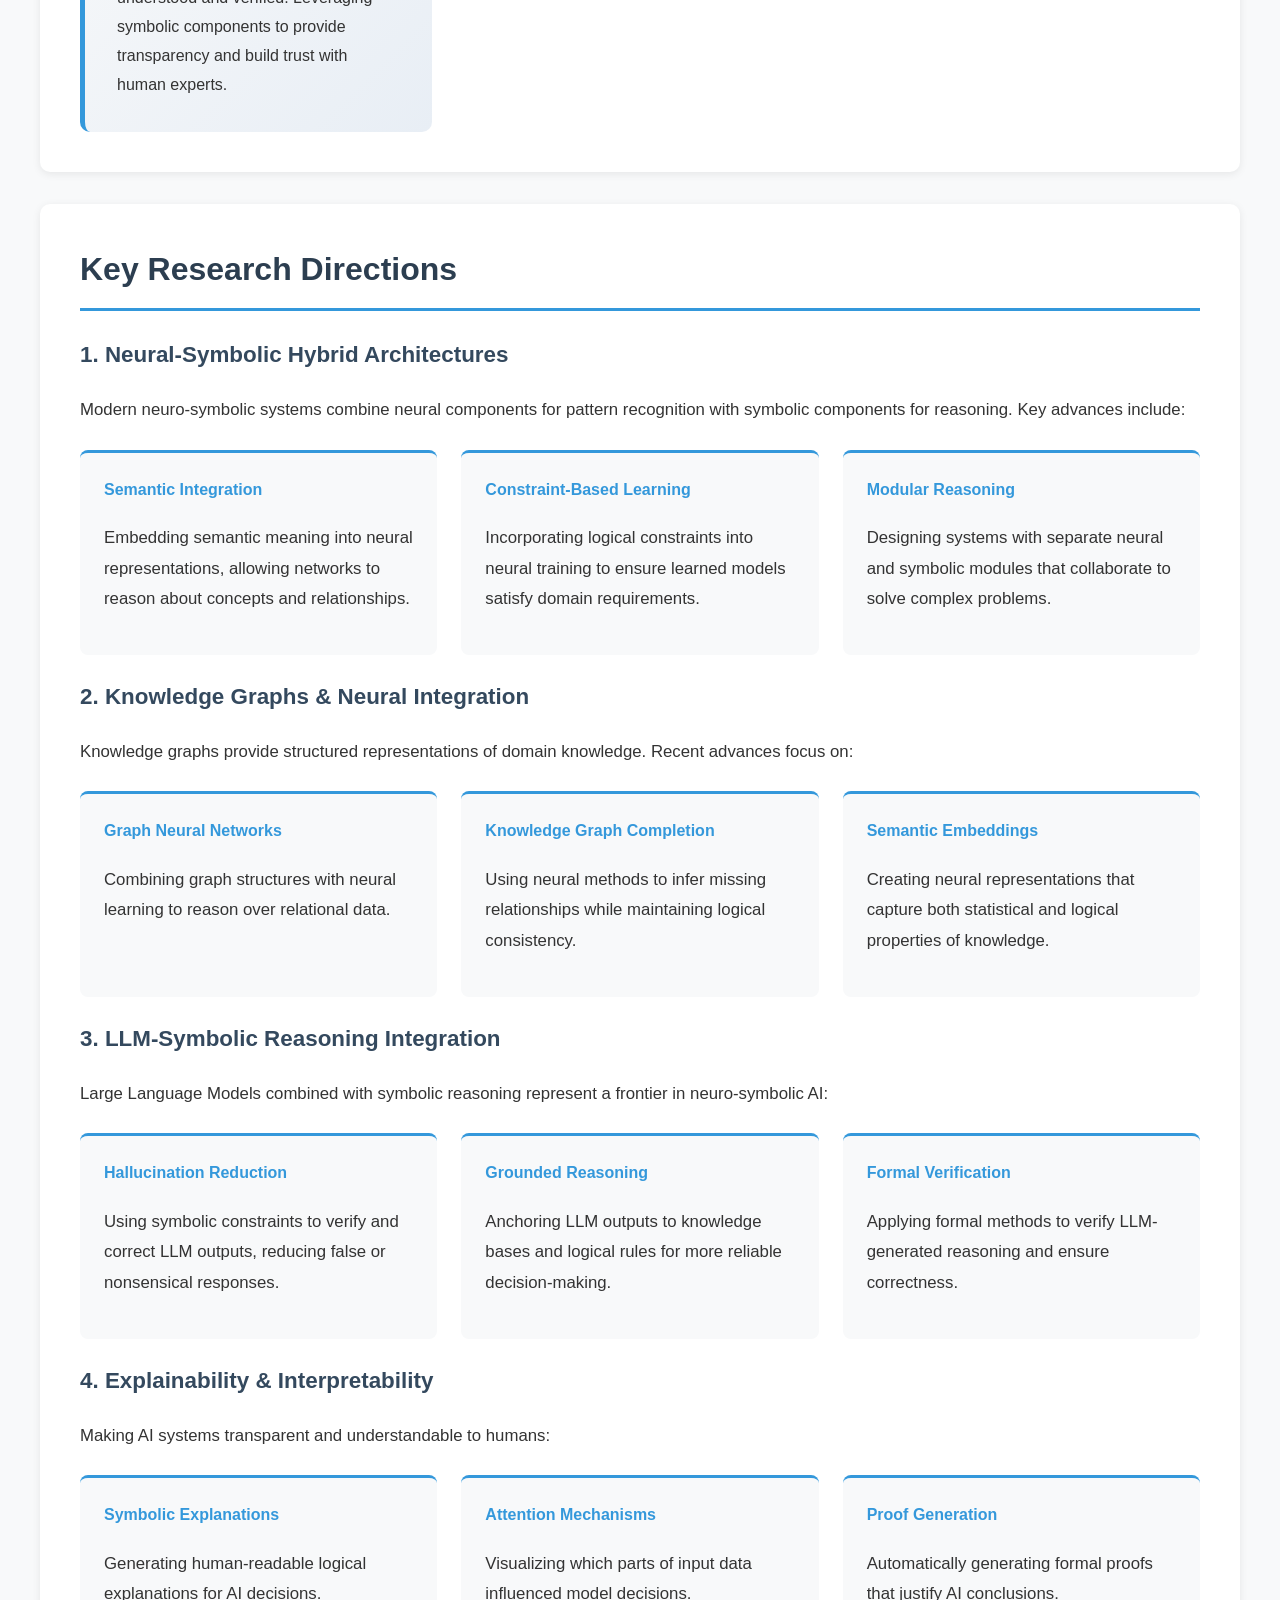
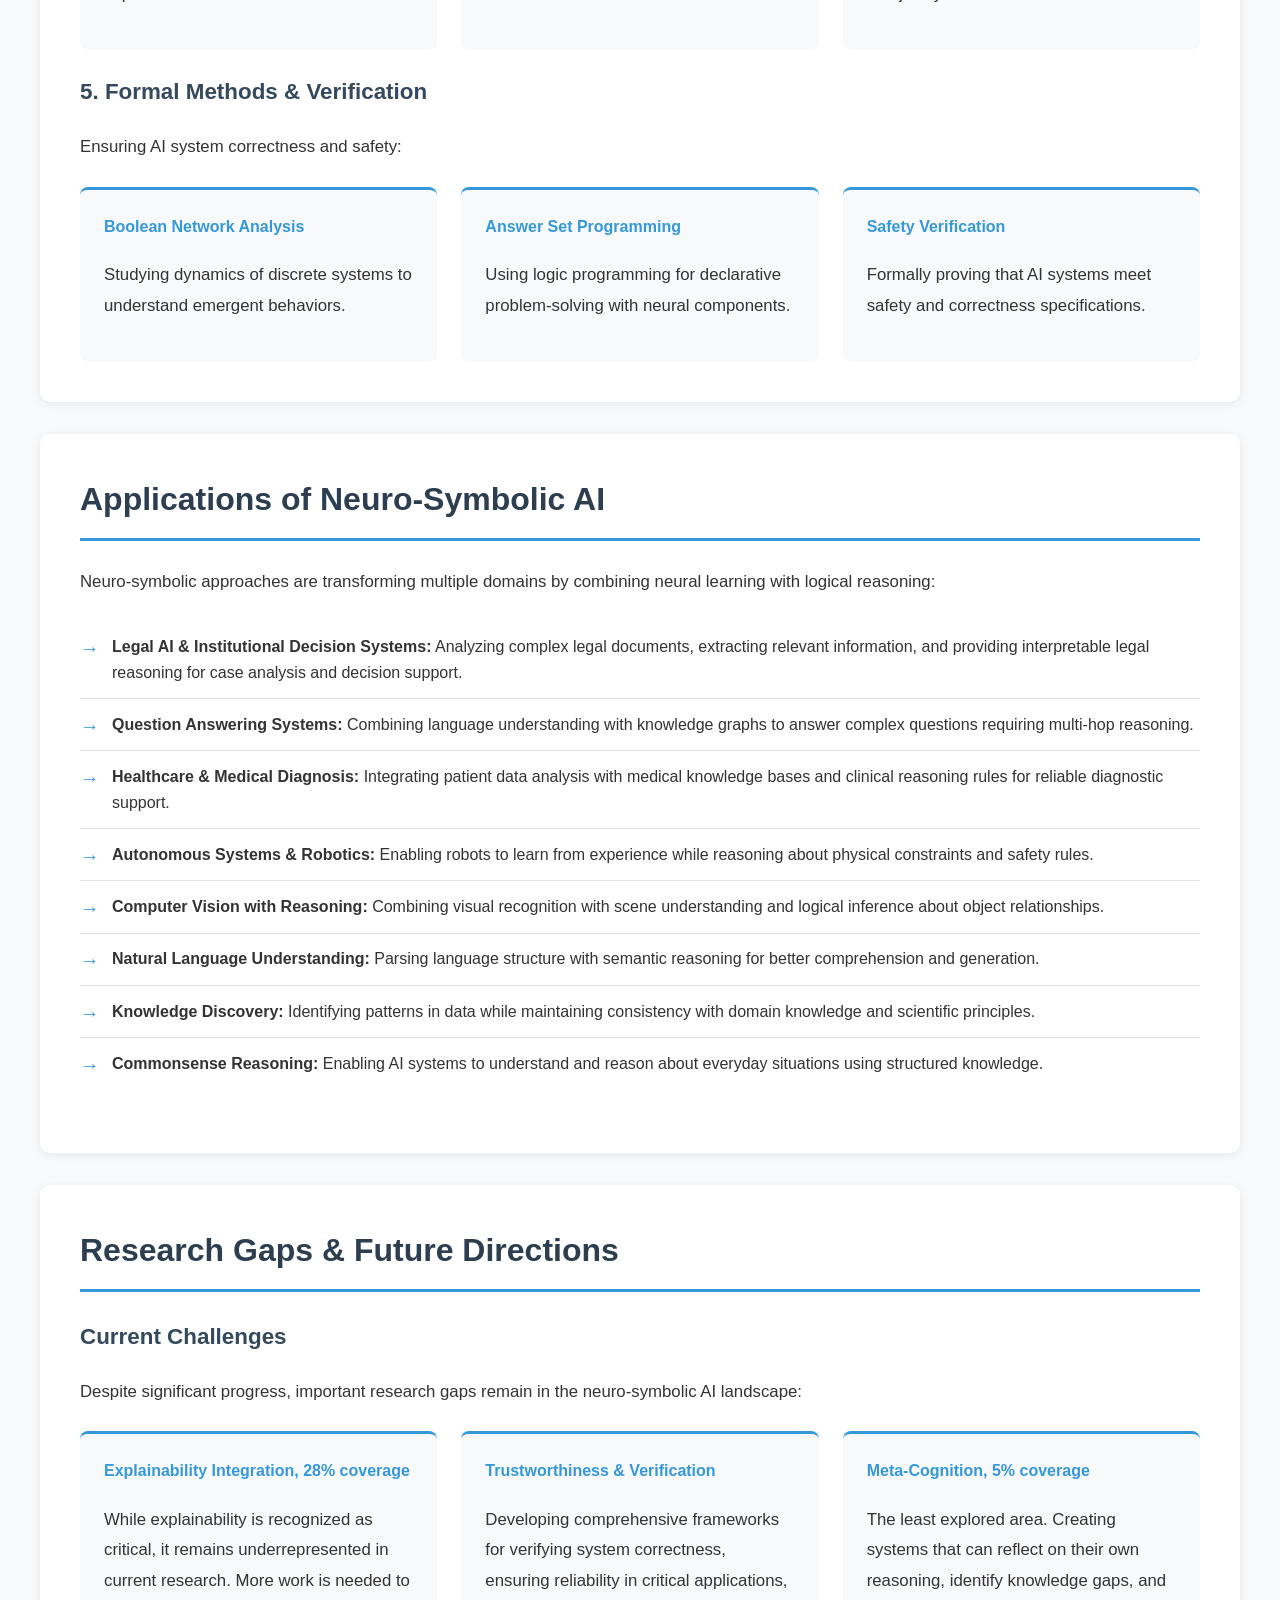
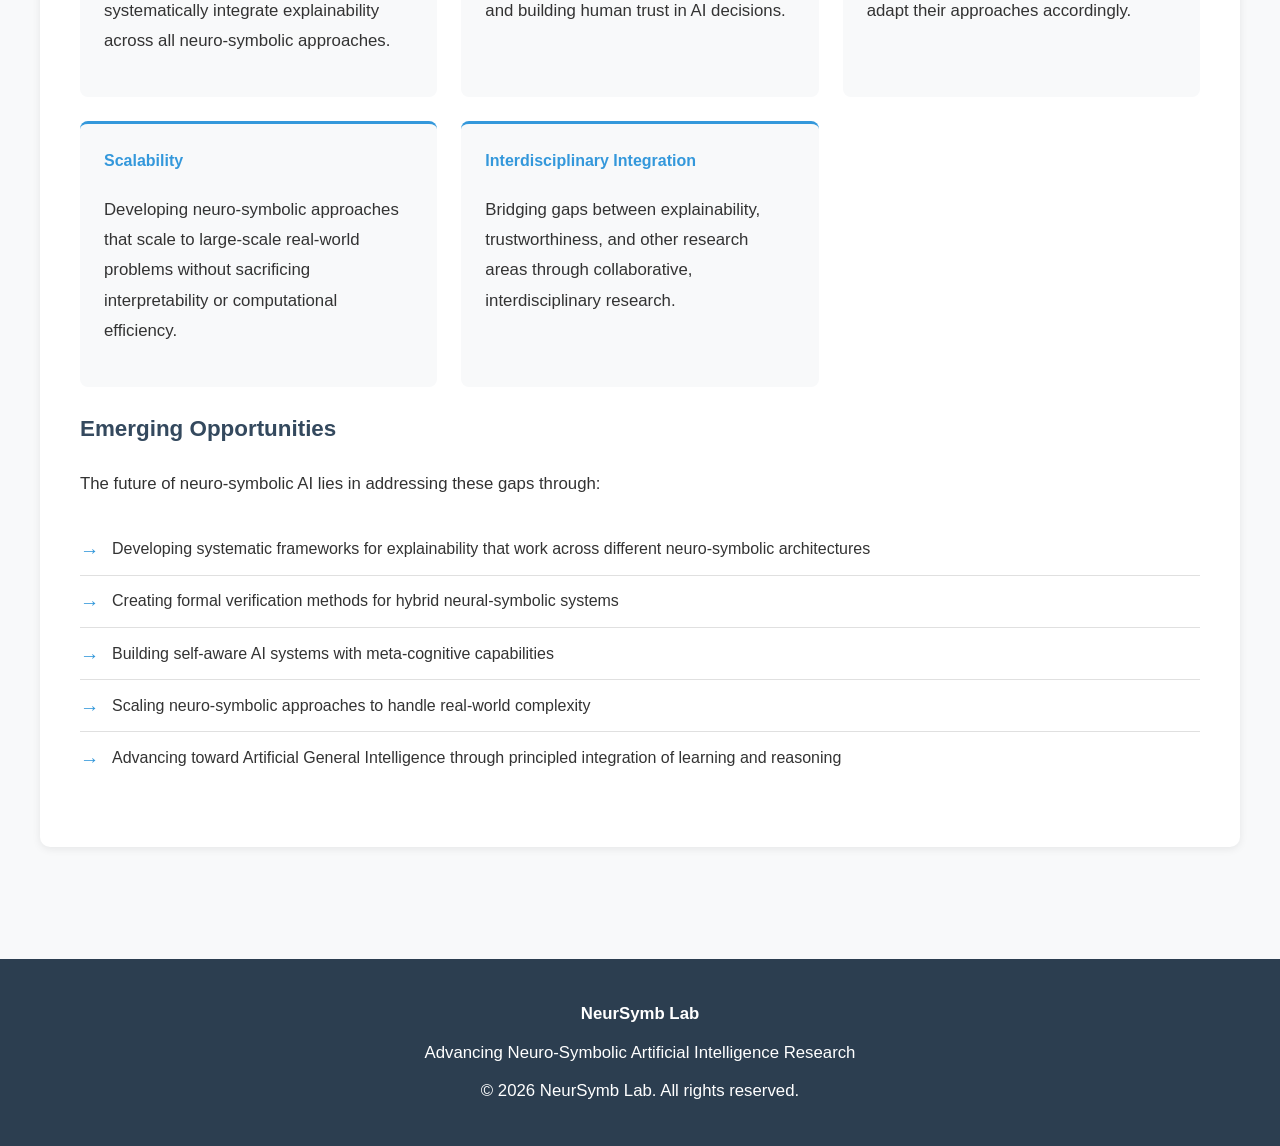
==== commit b7384185: "Enhance team profile link styles and fix text formatting Added CSS styles for team profile links and" ====
--- a/index.html
+++ b/index.html
@@ -278,6 +278,24 @@
             text-align: left;
         }
 
+        .team-card .profile-link {
+            display: inline-block;
+            margin-top: 1.2rem;
+            padding: 0.6rem 1rem;
+            color: var(--light-text);
+            background-color: var(--accent-color);
+            border-radius: 6px;
+            font-weight: 600;
+            font-size: 0.95rem;
+            text-decoration: none;
+            transition: background-color 0.3s, transform 0.3s;
+        }
+
+        .team-card .profile-link:hover {
+            background-color: var(--primary-color);
+            transform: translateY(-2px);
+        }
+
         footer {
             background-color: var(--primary-color);
             color: var(--light-text);
@@ -341,10 +359,10 @@
             <p>Neuro-Symbolic Artificial Intelligence represents a paradigm shift in AI research, combining the pattern recognition strength of deep neural networks with the logical reasoning capabilities of symbolic AI. This hybrid approach addresses fundamental limitations of purely neural or purely symbolic systems, creating AI that is both powerful and interpretable.</p>
             
             <div class="highlight-box">
-                <strong>Core Vision:</strong> Develop AI systems that can learn from data like neural networks, reason logically like symbolic systems, and explain their decisions to humans—achieving the trifecta of accuracy, reliability, and interpretability.
-            </div>
-
-            <p>The field has experienced rapid growth since 2020, with concentrated research efforts across multiple dimensions. Current neuro-symbolic AI research addresses critical challenges in learning, reasoning, knowledge representation, and explainability—paving the way toward more trustworthy and capable AI systems.</p>
+                <strong>Core Vision:</strong> Develop AI systems that can learn from data like neural networks, reason logically like symbolic systems, and explain their decisions to humans, achieving the trifecta of accuracy, reliability, and interpretability.
+            </div>
+
+            <p>The field has experienced rapid growth since 2020, with concentrated research efforts across multiple dimensions. Current neuro-symbolic AI research addresses critical challenges in learning, reasoning, knowledge representation, and explainability, paving the way toward more trustworthy and capable AI systems.</p>
         </section>
 
         <section id="team">
@@ -358,6 +376,7 @@
                         <h3>Dr. Trinh Van Giang</h3>
                         <div class="position">Lecturer, HCMUT</div>
                         <p>Dr. Trinh Van Giang is a lecturer and researcher at Ho Chi Minh City University of Technology. He was a postdoctoral researcher with the LIRICA team at the LIS laboratory from April 2022 to September 2024, and later with the LIFEWARE team at INRIA Saclay from October 2024 to August 2025. Dr. Trinh earned his Ph.D. from the Japan Advanced Institute of Science and Technology in November 2021. His research interests lie at the intersection of theoretical computer science, symbolic artificial intelligence, and computational systems biology, with a focus on formal frameworks such as Boolean networks, Petri nets, answer set programming, and abstract argumentation, as well as their interconnections and real-world applications.</p>
+                        <a class="profile-link" href="https://giang-trinh.github.io/" target="_blank" rel="noopener noreferrer">Personal Website</a>
                     </div>
                 </div>
         
@@ -365,8 +384,9 @@
                     <img src="vuong_thi_hai_yen.jpg" alt="Dr. Vuong Thi Hai Yen">
                     <div class="team-card-content">
                         <h3>Dr. Vuong Thi Hai Yen</h3>
-                        <div class="position">Researcher, DS&KTLab</div>
-                        <p>Dr. Vuong Thi Hai Yen is a researcher at DS&KTLab, VNU University of Engineering and Technology. She graduated from the Japan Advanced Institute of Science and Technology. Her research focuses on legal natural language processing, information retrieval, and argumentation mining. Dr. Vuong has published research on data mining, comparative opinion mining, and knowledge graph construction for Vietnamese legal cases. Her work contributes to the development of neuro-symbolic approaches in legal AI and knowledge representation.</p>
+                        <div class="position">Researcher, DS&amp;KTLab</div>
+                        <p>Dr. Vuong Thi Hai Yen is a researcher at DS&amp;KTLab, VNU University of Engineering and Technology. She graduated from the Japan Advanced Institute of Science and Technology. Her research focuses on legal natural language processing, information retrieval, and argumentation mining. Dr. Vuong has published research on data mining, comparative opinion mining, and knowledge graph construction for Vietnamese legal cases. Her work contributes to the development of neuro-symbolic approaches in legal AI and knowledge representation.</p>
+                        <a class="profile-link" href="https://scholar.google.com/citations?user=YMCJQ8UAAAAJ&amp;hl=en" target="_blank" rel="noopener noreferrer">Google Scholar</a>
                     </div>
                 </div>
         
@@ -374,8 +394,9 @@
                     <img src="nguyen_ha_thanh.jpg" alt="Dr. Nguyen Ha Thanh">
                     <div class="team-card-content">
                         <h3>Dr. Nguyen Ha Thanh</h3>
-                        <div class="position">Assistant Professor & Researcher</div>
+                        <div class="position">Assistant Professor &amp; Researcher</div>
                         <p>Dr. Nguyen Ha Thanh is an Assistant Professor of AI and Machine Learning at VinUniversity and a researcher at ROIS Tokyo. He received his B.E. degree in Information Technology and LL.B. degree in Law from Vietnam National University, Vietnam, and his Ph.D. degree in Information Science from the Japan Advanced Institute of Science and Technology, where he graduated as Valedictorian. Dr. Nguyen has research experience in Japan at the National Institute of Informatics, including the Principles of Informatics Research Division and the Research and Development Center for Large Language Models, as well as at the Center for Juris-Informatics, ROIS-DS, in Tokyo. His research focuses on neuro-symbolic artificial intelligence for institutional decision systems, combining large language models with knowledge representation and reasoning.</p>
+                        <a class="profile-link" href="https://vinuni.edu.vn/people/nguyen-ha-thanh/" target="_blank" rel="noopener noreferrer">Personal Website</a>
                     </div>
                 </div>
             </div>
@@ -384,7 +405,7 @@
         <div class="stats-container">
             <div class="stat-item">
                 <span class="stat-number">63%</span>
-                <span class="stat-label">Learning & Inference</span>
+                <span class="stat-label">Learning &amp; Inference</span>
             </div>
             <div class="stat-item">
                 <span class="stat-number">44%</span>
@@ -392,7 +413,7 @@
             </div>
             <div class="stat-item">
                 <span class="stat-number">35%</span>
-                <span class="stat-label">Logic & Reasoning</span>
+                <span class="stat-label">Logic &amp; Reasoning</span>
             </div>
             <div class="stat-item">
                 <span class="stat-number">28%</span>
@@ -406,13 +427,13 @@
             
             <div class="research-grid">
                 <div class="research-card">
-                    <h3>Learning & Inference</h3>
+                    <h3>Learning &amp; Inference</h3>
                     <p>Developing hybrid architectures that integrate neural learning with symbolic reasoning. This includes combining neural networks with logic programming, enabling systems to learn from limited data while maintaining logical consistency.</p>
                 </div>
                 
                 <div class="research-card">
-                    <h3>Logic & Reasoning</h3>
-                    <p>Integrating formal logic with neural systems using Answer Set Programming (ASP), Boolean networks, and constraint satisfaction. Ensures AI decisions are mathematically sound and formally verifiable.</p>
+                    <h3>Logic &amp; Reasoning</h3>
+                    <p>Integrating formal logic with neural systems using Answer Set Programming, Boolean networks, and constraint satisfaction. Ensures AI decisions are mathematically sound and formally verifiable.</p>
                 </div>
                 
                 <div class="research-card">
@@ -421,7 +442,7 @@
                 </div>
 
                 <div class="research-card">
-                    <h3>Explainability & Trustworthiness</h3>
+                    <h3>Explainability &amp; Trustworthiness</h3>
                     <p>Creating interpretable AI systems whose reasoning processes can be understood and verified. Leveraging symbolic components to provide transparency and build trust with human experts.</p>
                 </div>
             </div>
@@ -447,7 +468,7 @@
                 </div>
             </div>
 
-            <h3>2. Knowledge Graphs & Neural Integration</h3>
+            <h3>2. Knowledge Graphs &amp; Neural Integration</h3>
             <p>Knowledge graphs provide structured representations of domain knowledge. Recent advances focus on:</p>
             <div class="key-areas">
                 <div class="area-item">
@@ -481,7 +502,7 @@
                 </div>
             </div>
 
-            <h3>4. Explainability & Interpretability</h3>
+            <h3>4. Explainability &amp; Interpretability</h3>
             <p>Making AI systems transparent and understandable to humans:</p>
             <div class="key-areas">
                 <div class="area-item">
@@ -498,7 +519,7 @@
                 </div>
             </div>
 
-            <h3>5. Formal Methods & Verification</h3>
+            <h3>5. Formal Methods &amp; Verification</h3>
             <p>Ensuring AI system correctness and safety:</p>
             <div class="key-areas">
                 <div class="area-item">
@@ -521,10 +542,10 @@
             <p>Neuro-symbolic approaches are transforming multiple domains by combining neural learning with logical reasoning:</p>
             
             <ul class="applications-list">
-                <li><strong>Legal AI & Institutional Decision Systems:</strong> Analyzing complex legal documents, extracting relevant information, and providing interpretable legal reasoning for case analysis and decision support.</li>
+                <li><strong>Legal AI &amp; Institutional Decision Systems:</strong> Analyzing complex legal documents, extracting relevant information, and providing interpretable legal reasoning for case analysis and decision support.</li>
                 <li><strong>Question Answering Systems:</strong> Combining language understanding with knowledge graphs to answer complex questions requiring multi-hop reasoning.</li>
-                <li><strong>Healthcare & Medical Diagnosis:</strong> Integrating patient data analysis with medical knowledge bases and clinical reasoning rules for reliable diagnostic support.</li>
-                <li><strong>Autonomous Systems & Robotics:</strong> Enabling robots to learn from experience while reasoning about physical constraints and safety rules.</li>
+                <li><strong>Healthcare &amp; Medical Diagnosis:</strong> Integrating patient data analysis with medical knowledge bases and clinical reasoning rules for reliable diagnostic support.</li>
+                <li><strong>Autonomous Systems &amp; Robotics:</strong> Enabling robots to learn from experience while reasoning about physical constraints and safety rules.</li>
                 <li><strong>Computer Vision with Reasoning:</strong> Combining visual recognition with scene understanding and logical inference about object relationships.</li>
                 <li><strong>Natural Language Understanding:</strong> Parsing language structure with semantic reasoning for better comprehension and generation.</li>
                 <li><strong>Knowledge Discovery:</strong> Identifying patterns in data while maintaining consistency with domain knowledge and scientific principles.</li>
@@ -533,22 +554,22 @@
         </section>
 
         <section id="gaps">
-            <h2>Research Gaps & Future Directions</h2>
+            <h2>Research Gaps &amp; Future Directions</h2>
             
             <h3>Current Challenges</h3>
             <p>Despite significant progress, important research gaps remain in the neuro-symbolic AI landscape:</p>
             
             <div class="key-areas">
                 <div class="area-item">
-                    <h4>Explainability Integration (28% coverage)</h4>
+                    <h4>Explainability Integration, 28% coverage</h4>
                     <p>While explainability is recognized as critical, it remains underrepresented in current research. More work is needed to systematically integrate explainability across all neuro-symbolic approaches.</p>
                 </div>
                 <div class="area-item">
-                    <h4>Trustworthiness & Verification</h4>
+                    <h4>Trustworthiness &amp; Verification</h4>
                     <p>Developing comprehensive frameworks for verifying system correctness, ensuring reliability in critical applications, and building human trust in AI decisions.</p>
                 </div>
                 <div class="area-item">
-                    <h4>Meta-Cognition (5% coverage)</h4>
+                    <h4>Meta-Cognition, 5% coverage</h4>
                     <p>The least explored area. Creating systems that can reflect on their own reasoning, identify knowledge gaps, and adapt their approaches accordingly.</p>
                 </div>
                 <div class="area-item">
@@ -568,7 +589,7 @@
                 <li>Creating formal verification methods for hybrid neural-symbolic systems</li>
                 <li>Building self-aware AI systems with meta-cognitive capabilities</li>
                 <li>Scaling neuro-symbolic approaches to handle real-world complexity</li>
-                <li>Advancing toward Artificial General Intelligence (AGI) through principled integration of learning and reasoning</li>
+                <li>Advancing toward Artificial General Intelligence through principled integration of learning and reasoning</li>
             </ul>
         </section>
     </div>
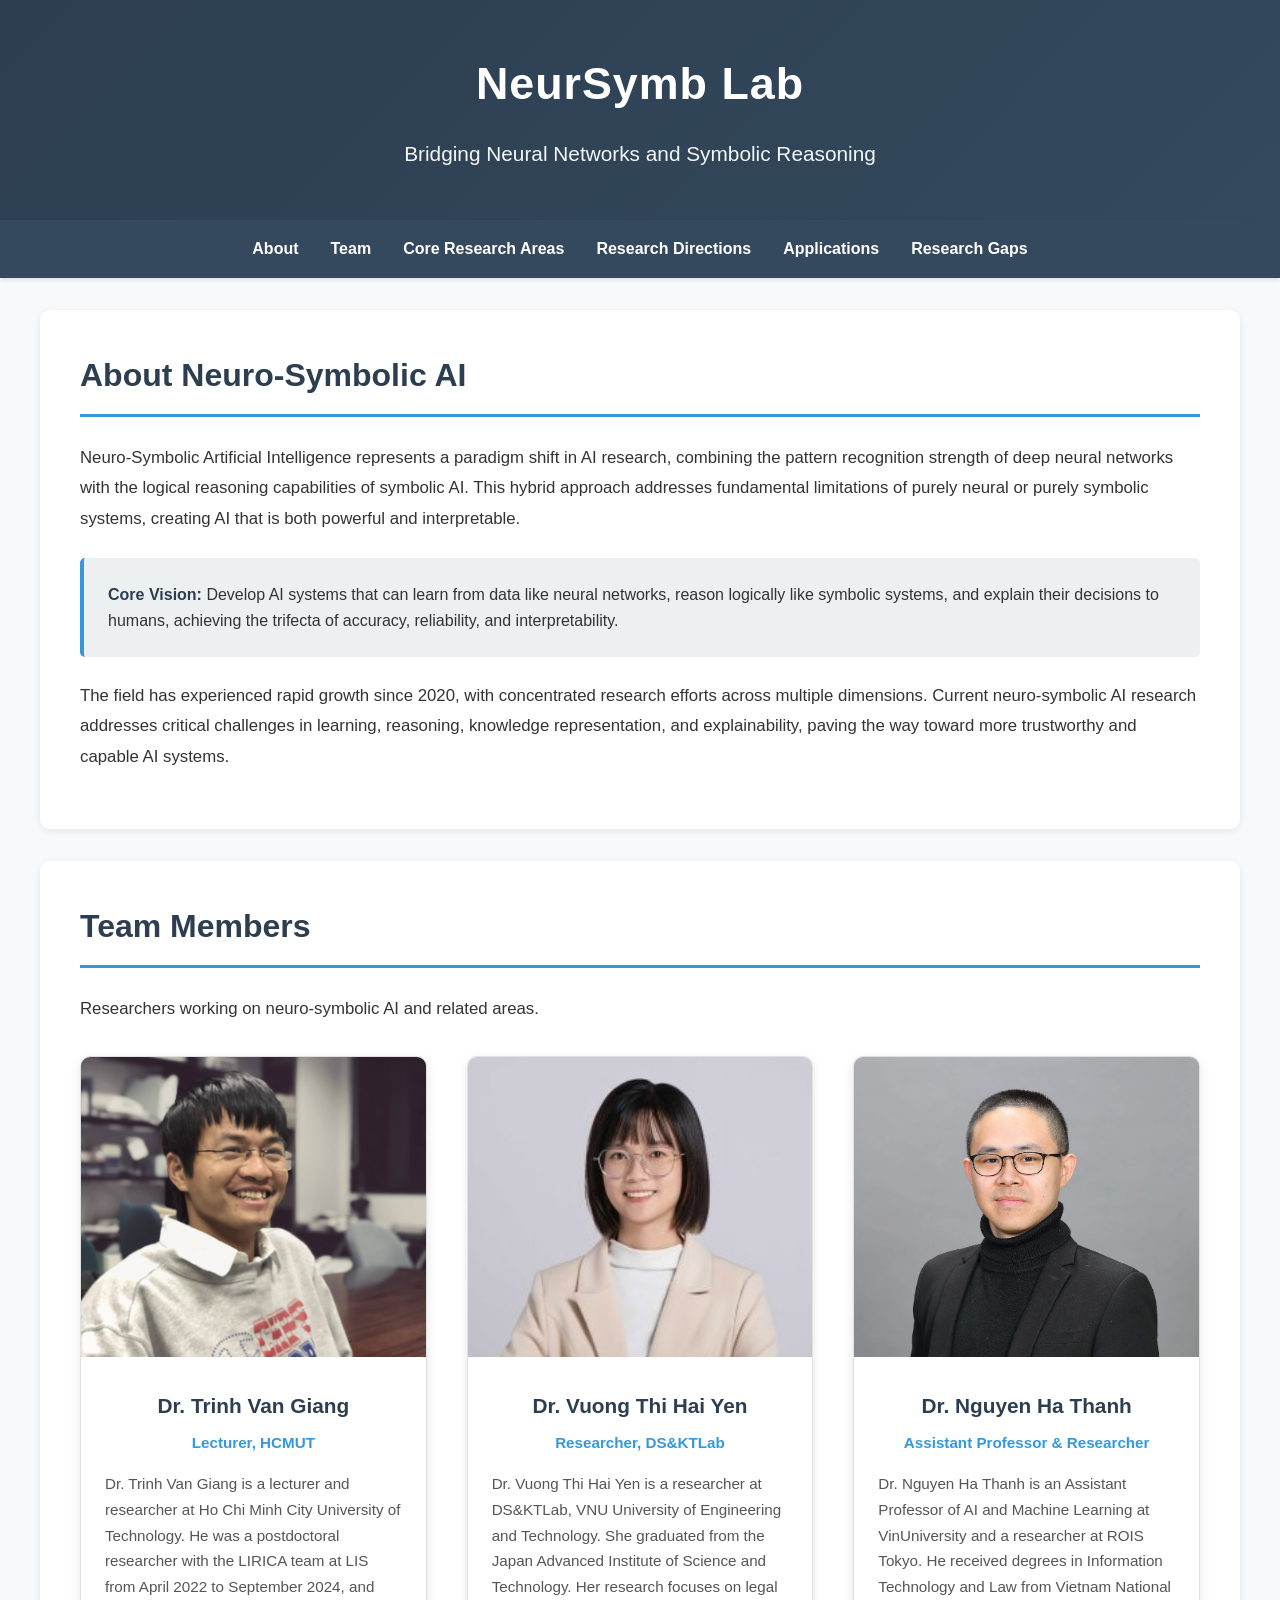
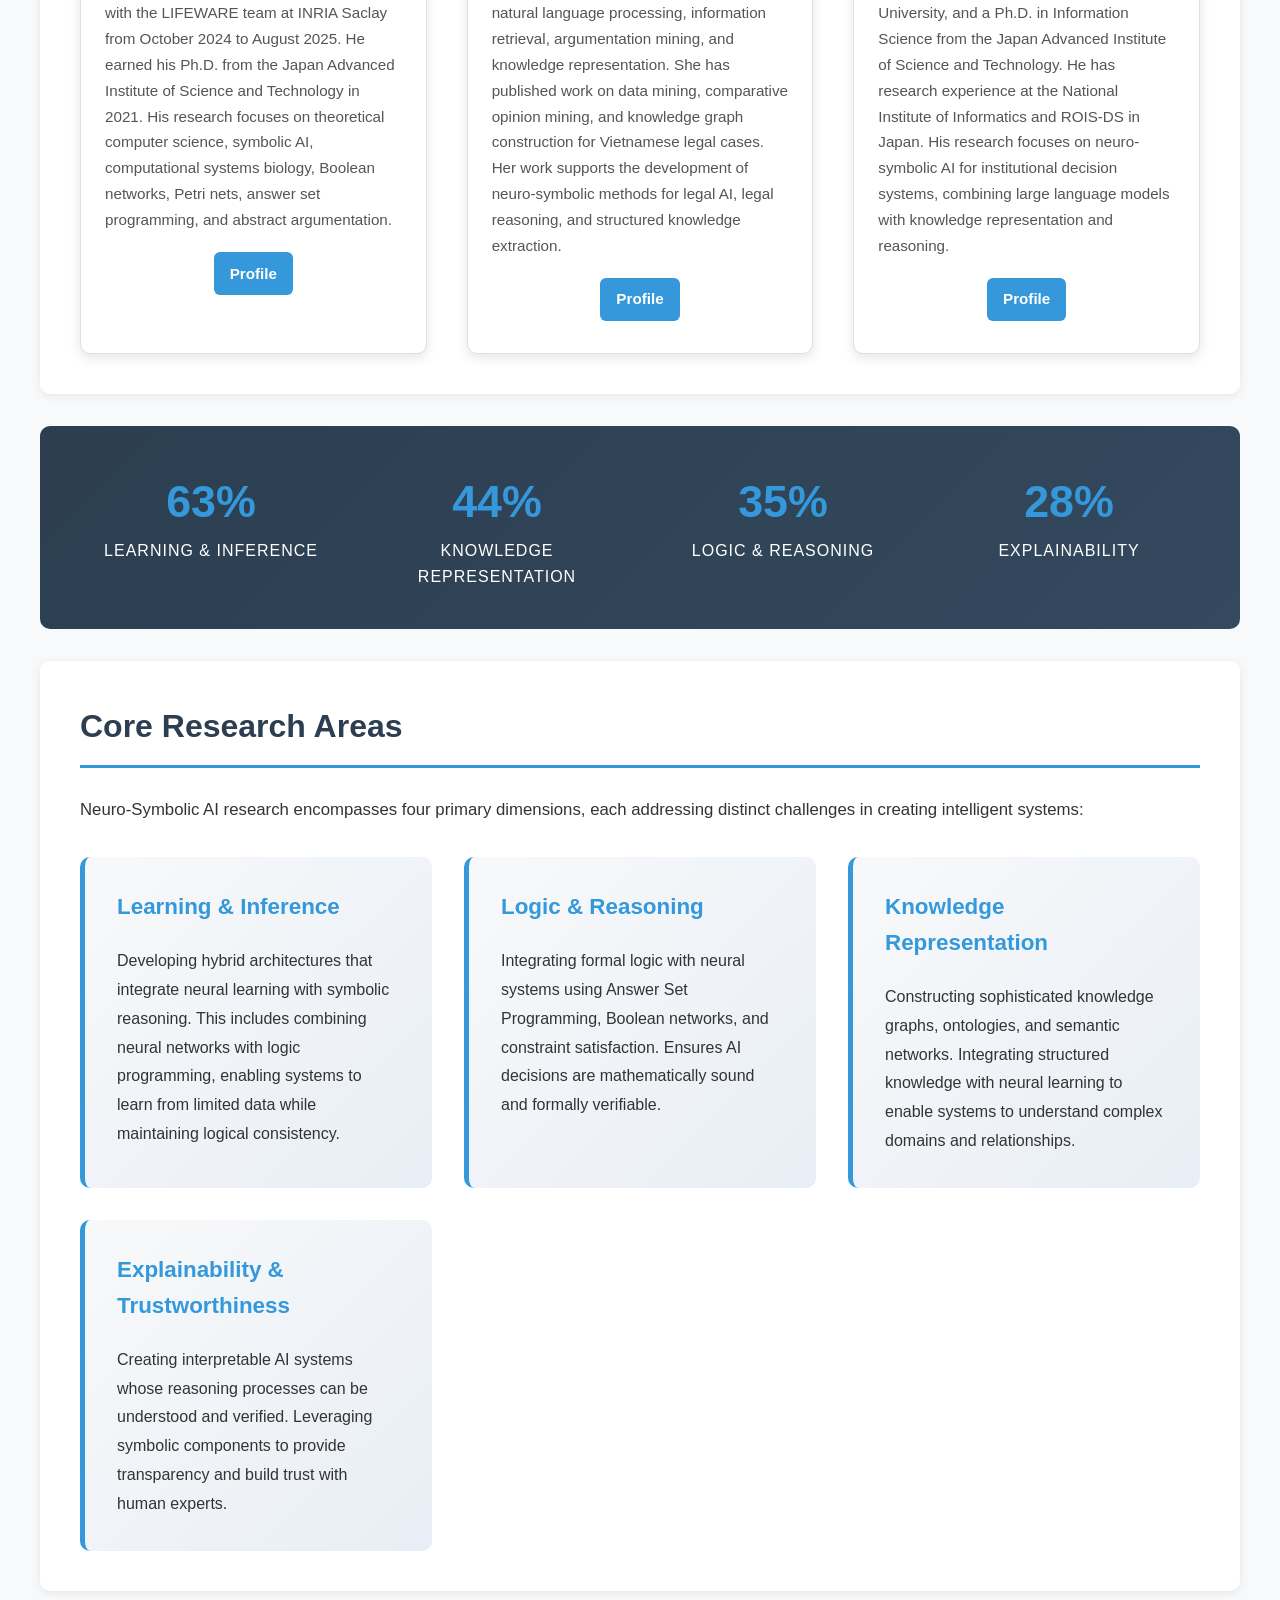
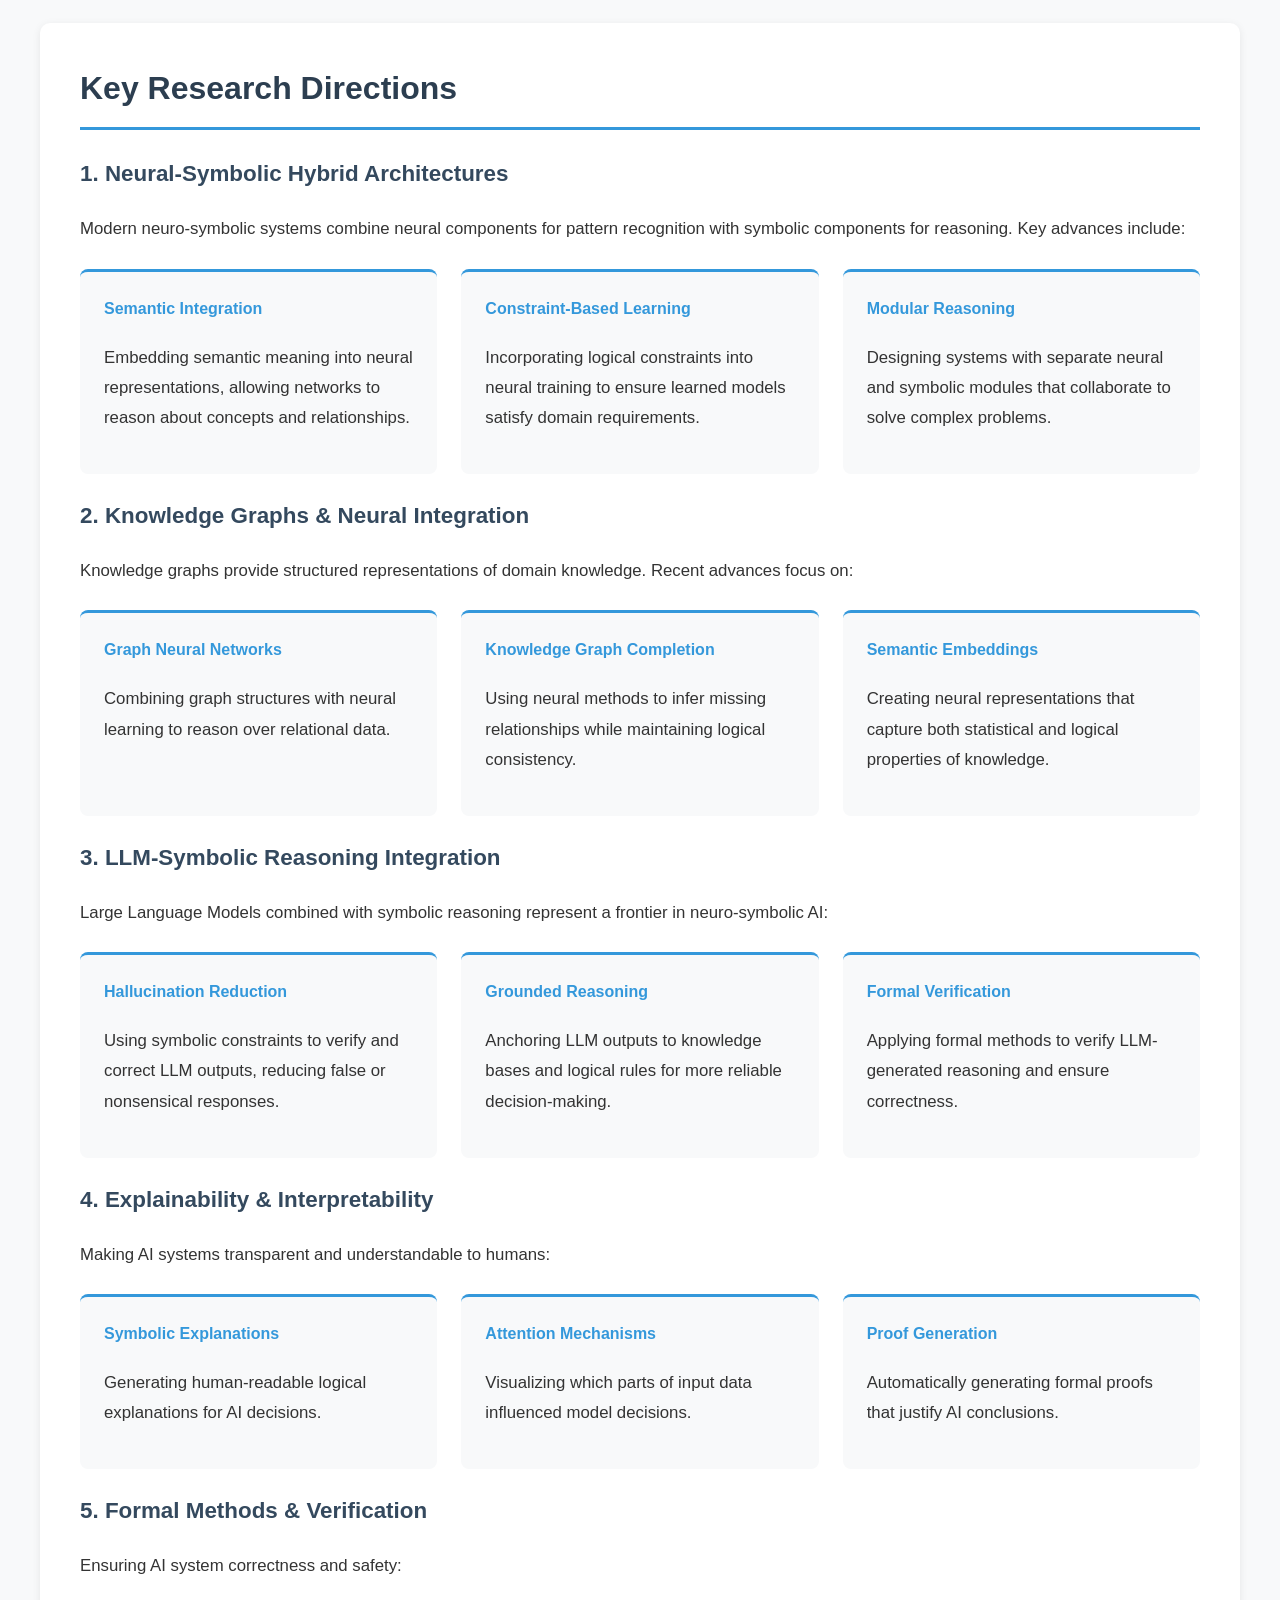
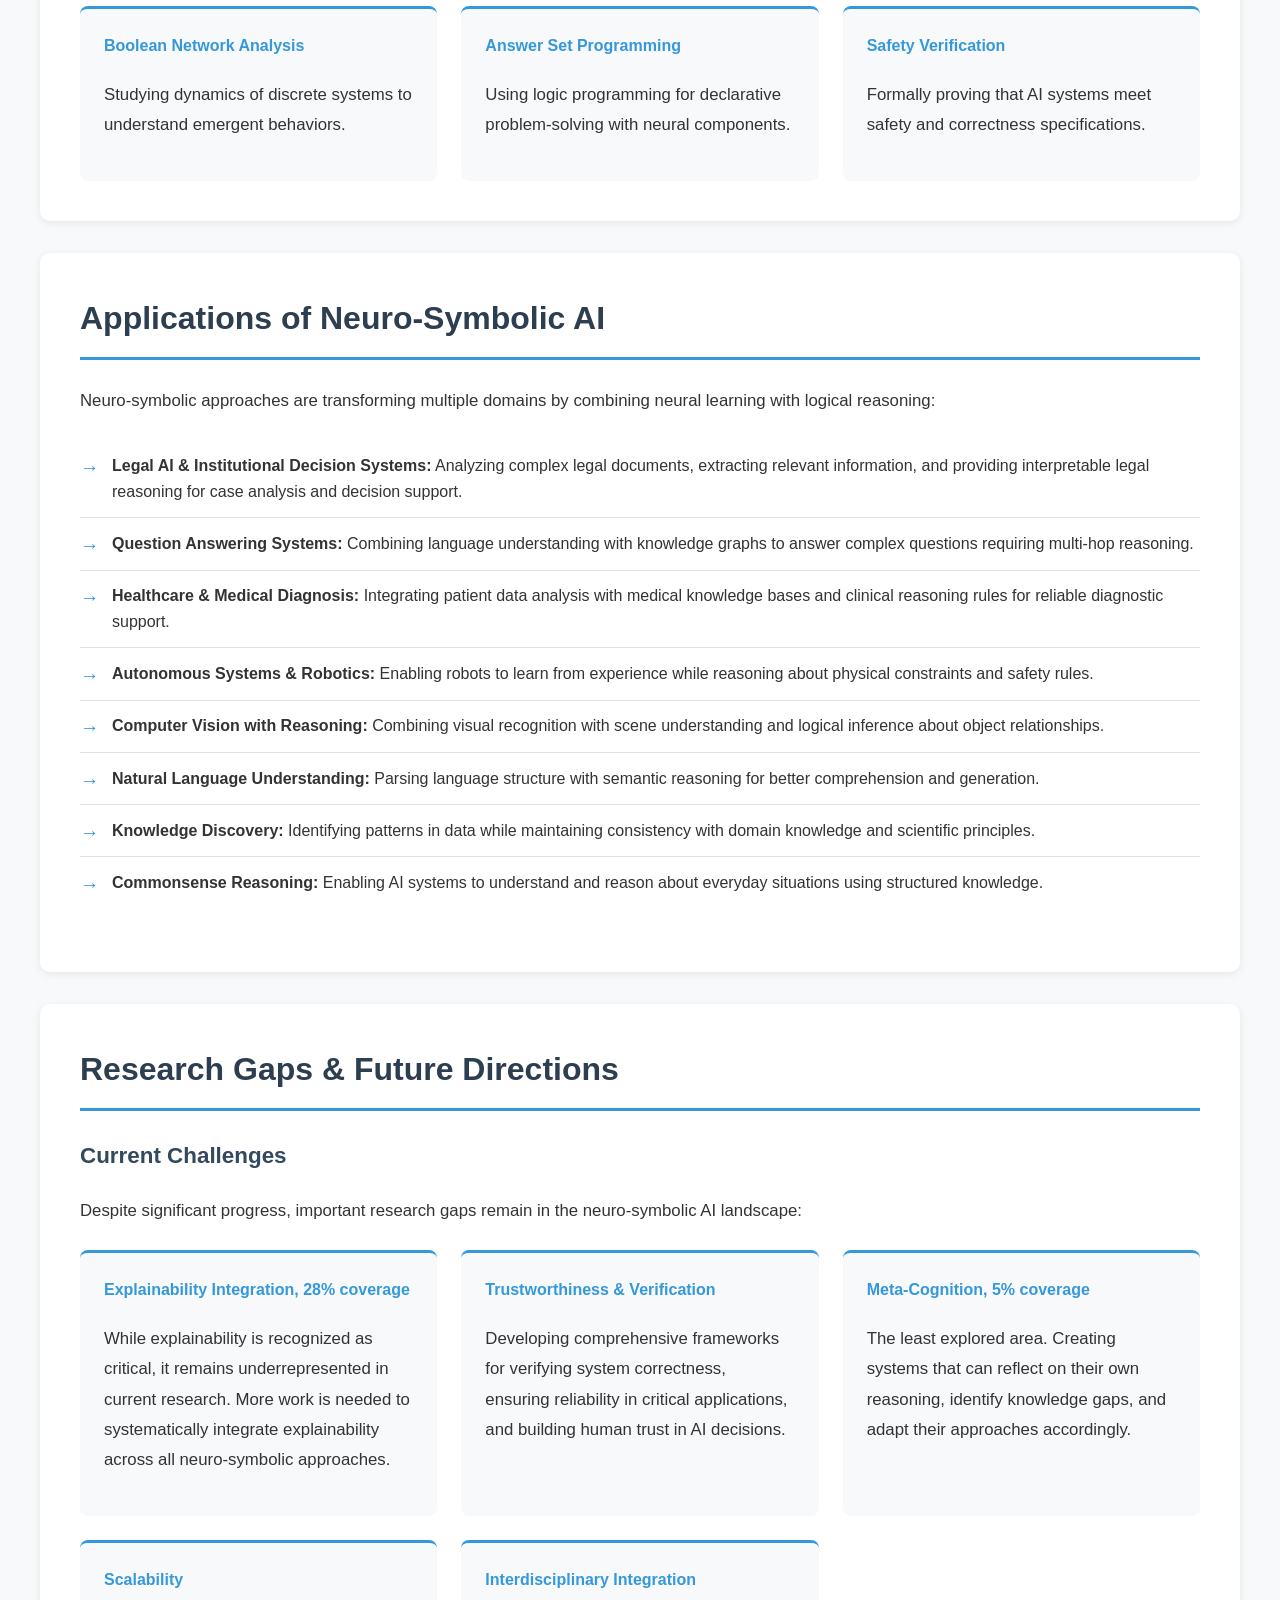
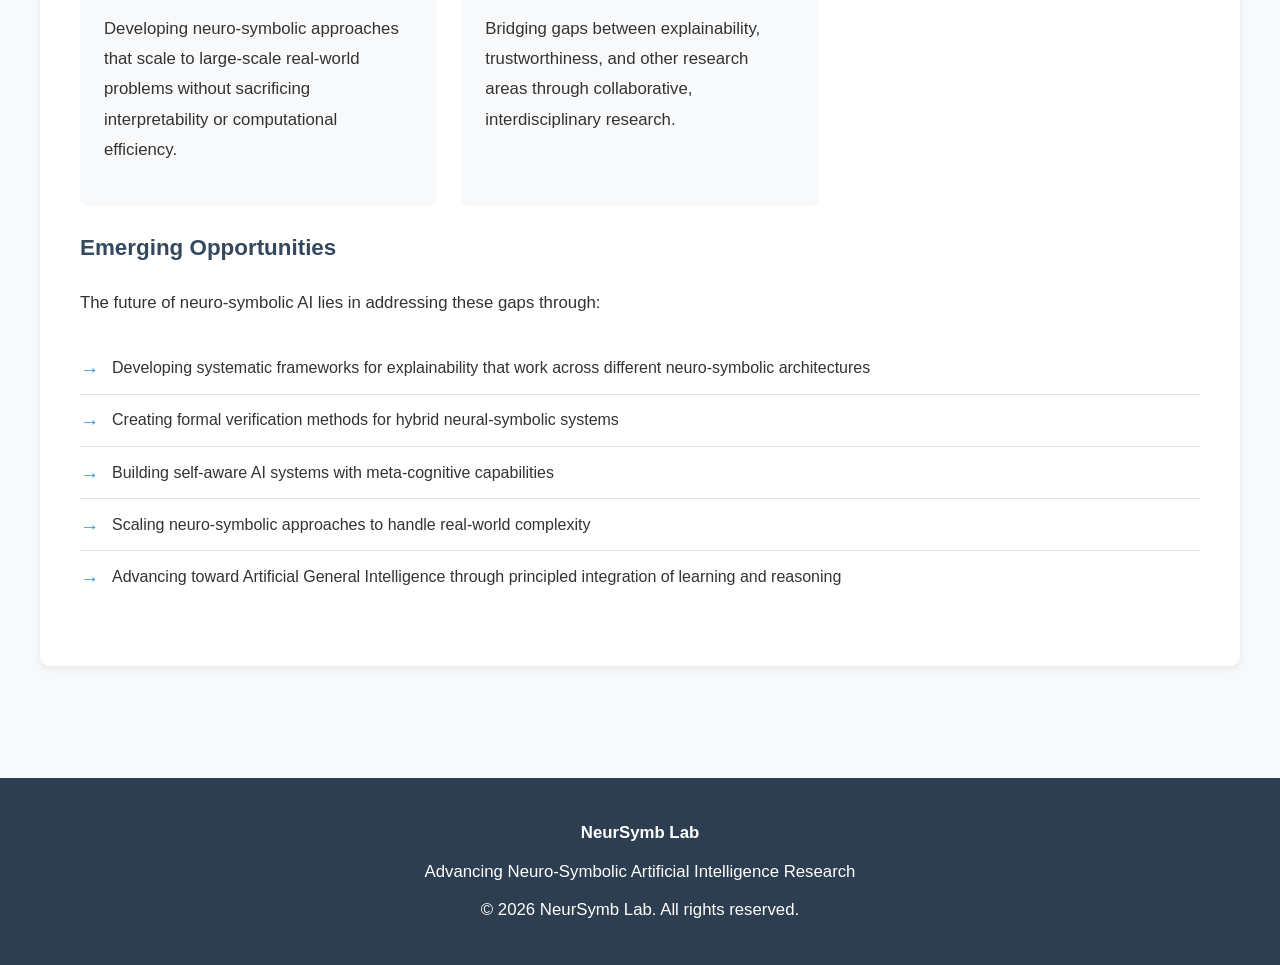
==== commit 74900fce: "Update team member profiles for clarity and brevity" ====
--- a/index.html
+++ b/index.html
@@ -375,8 +375,8 @@
                     <div class="team-card-content">
                         <h3>Dr. Trinh Van Giang</h3>
                         <div class="position">Lecturer, HCMUT</div>
-                        <p>Dr. Trinh Van Giang is a lecturer and researcher at Ho Chi Minh City University of Technology. He was a postdoctoral researcher with the LIRICA team at the LIS laboratory from April 2022 to September 2024, and later with the LIFEWARE team at INRIA Saclay from October 2024 to August 2025. Dr. Trinh earned his Ph.D. from the Japan Advanced Institute of Science and Technology in November 2021. His research interests lie at the intersection of theoretical computer science, symbolic artificial intelligence, and computational systems biology, with a focus on formal frameworks such as Boolean networks, Petri nets, answer set programming, and abstract argumentation, as well as their interconnections and real-world applications.</p>
-                        <a class="profile-link" href="https://giang-trinh.github.io/" target="_blank" rel="noopener noreferrer">Personal Website</a>
+                        <p>Dr. Trinh Van Giang is a lecturer and researcher at Ho Chi Minh City University of Technology. He was a postdoctoral researcher with the LIRICA team at LIS from April 2022 to September 2024, and with the LIFEWARE team at INRIA Saclay from October 2024 to August 2025. He earned his Ph.D. from the Japan Advanced Institute of Science and Technology in 2021. His research focuses on theoretical computer science, symbolic AI, computational systems biology, Boolean networks, Petri nets, answer set programming, and abstract argumentation.</p>
+                        <a class="profile-link" href="https://giang-trinh.github.io/" target="_blank" rel="noopener noreferrer">Profile</a>
                     </div>
                 </div>
         
@@ -385,8 +385,8 @@
                     <div class="team-card-content">
                         <h3>Dr. Vuong Thi Hai Yen</h3>
                         <div class="position">Researcher, DS&amp;KTLab</div>
-                        <p>Dr. Vuong Thi Hai Yen is a researcher at DS&amp;KTLab, VNU University of Engineering and Technology. She graduated from the Japan Advanced Institute of Science and Technology. Her research focuses on legal natural language processing, information retrieval, and argumentation mining. Dr. Vuong has published research on data mining, comparative opinion mining, and knowledge graph construction for Vietnamese legal cases. Her work contributes to the development of neuro-symbolic approaches in legal AI and knowledge representation.</p>
-                        <a class="profile-link" href="https://scholar.google.com/citations?user=YMCJQ8UAAAAJ&amp;hl=en" target="_blank" rel="noopener noreferrer">Google Scholar</a>
+                        <p>Dr. Vuong Thi Hai Yen is a researcher at DS&amp;KTLab, VNU University of Engineering and Technology. She graduated from the Japan Advanced Institute of Science and Technology. Her research focuses on legal natural language processing, information retrieval, argumentation mining, and knowledge representation. She has published work on data mining, comparative opinion mining, and knowledge graph construction for Vietnamese legal cases. Her work supports the development of neuro-symbolic methods for legal AI, legal reasoning, and structured knowledge extraction.</p>
+                        <a class="profile-link" href="https://scholar.google.com/citations?user=YMCJQ8UAAAAJ&amp;hl=en" target="_blank" rel="noopener noreferrer">Profile</a>
                     </div>
                 </div>
         
@@ -395,8 +395,8 @@
                     <div class="team-card-content">
                         <h3>Dr. Nguyen Ha Thanh</h3>
                         <div class="position">Assistant Professor &amp; Researcher</div>
-                        <p>Dr. Nguyen Ha Thanh is an Assistant Professor of AI and Machine Learning at VinUniversity and a researcher at ROIS Tokyo. He received his B.E. degree in Information Technology and LL.B. degree in Law from Vietnam National University, Vietnam, and his Ph.D. degree in Information Science from the Japan Advanced Institute of Science and Technology, where he graduated as Valedictorian. Dr. Nguyen has research experience in Japan at the National Institute of Informatics, including the Principles of Informatics Research Division and the Research and Development Center for Large Language Models, as well as at the Center for Juris-Informatics, ROIS-DS, in Tokyo. His research focuses on neuro-symbolic artificial intelligence for institutional decision systems, combining large language models with knowledge representation and reasoning.</p>
-                        <a class="profile-link" href="https://vinuni.edu.vn/people/nguyen-ha-thanh/" target="_blank" rel="noopener noreferrer">Personal Website</a>
+                        <p>Dr. Nguyen Ha Thanh is an Assistant Professor of AI and Machine Learning at VinUniversity and a researcher at ROIS Tokyo. He received degrees in Information Technology and Law from Vietnam National University, and a Ph.D. in Information Science from the Japan Advanced Institute of Science and Technology. He has research experience at the National Institute of Informatics and ROIS-DS in Japan. His research focuses on neuro-symbolic AI for institutional decision systems, combining large language models with knowledge representation and reasoning.</p>
+                        <a class="profile-link" href="https://vinuni.edu.vn/people/nguyen-ha-thanh/" target="_blank" rel="noopener noreferrer">Profile</a>
                     </div>
                 </div>
             </div>
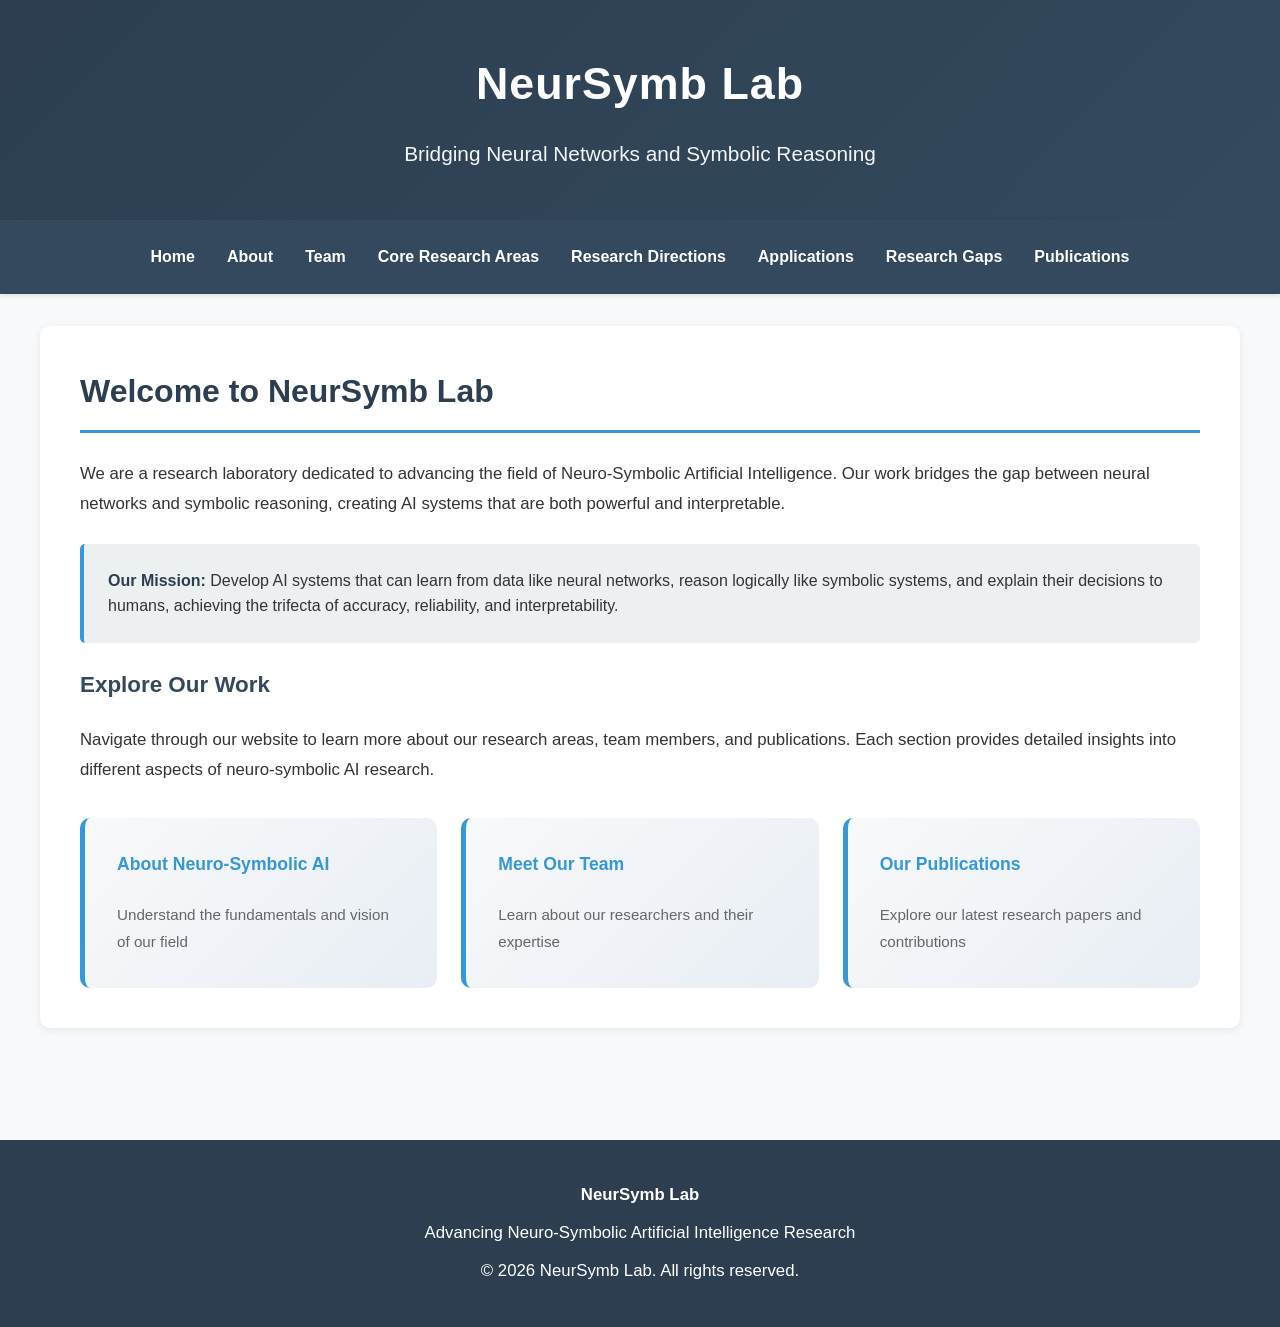
==== commit 1ee0d45a: "Add files via upload" ====
--- a/index.html
+++ b/index.html
@@ -4,336 +4,7 @@
     <meta charset="UTF-8">
     <meta name="viewport" content="width=device-width, initial-scale=1.0">
     <title>NeurSymb Lab - Neuro-Symbolic AI Research</title>
-    <style>
-        :root {
-            --primary-color: #2c3e50;
-            --secondary-color: #34495e;
-            --accent-color: #3498db;
-            --background-color: #f8f9fa;
-            --text-color: #333;
-            --light-text: #fff;
-        }
-
-        body {
-            font-family: 'Segoe UI', Tahoma, Geneva, Verdana, sans-serif;
-            line-height: 1.6;
-            color: var(--text-color);
-            background-color: var(--background-color);
-            margin: 0;
-            padding: 0;
-        }
-
-        header {
-            background: linear-gradient(135deg, var(--primary-color) 0%, var(--secondary-color) 100%);
-            color: var(--light-text);
-            padding: 3rem 2rem;
-            text-align: center;
-            box-shadow: 0 4px 6px rgba(0,0,0,0.1);
-        }
-
-        header h1 {
-            margin: 0;
-            font-size: 2.8rem;
-            font-weight: 700;
-            letter-spacing: 1px;
-        }
-
-        header p {
-            margin: 15px 0 0;
-            font-size: 1.3rem;
-            opacity: 0.95;
-            font-weight: 300;
-        }
-
-        nav {
-            background-color: var(--secondary-color);
-            padding: 1rem 0;
-            position: sticky;
-            top: 0;
-            z-index: 1000;
-            box-shadow: 0 2px 4px rgba(0,0,0,0.1);
-        }
-
-        nav ul {
-            list-style: none;
-            padding: 0;
-            margin: 0;
-            display: flex;
-            justify-content: center;
-            gap: 2rem;
-            flex-wrap: wrap;
-        }
-
-        nav a {
-            color: var(--light-text);
-            text-decoration: none;
-            font-weight: 600;
-            transition: color 0.3s;
-        }
-
-        nav a:hover {
-            color: var(--accent-color);
-        }
-
-        .container {
-            max-width: 1200px;
-            margin: 0 auto;
-            padding: 2rem;
-        }
-
-        section {
-            background: #fff;
-            margin-bottom: 2rem;
-            padding: 2.5rem;
-            border-radius: 10px;
-            box-shadow: 0 2px 8px rgba(0,0,0,0.08);
-        }
-
-        h2 {
-            color: var(--primary-color);
-            border-bottom: 3px solid var(--accent-color);
-            padding-bottom: 0.8rem;
-            margin-top: 0;
-            font-size: 2rem;
-        }
-
-        h3 {
-            color: var(--secondary-color);
-            font-size: 1.4rem;
-            margin-top: 1.5rem;
-        }
-
-        p {
-            font-size: 1.05rem;
-            line-height: 1.8;
-        }
-
-        .research-grid {
-            display: grid;
-            grid-template-columns: repeat(auto-fit, minmax(320px, 1fr));
-            gap: 2rem;
-            margin-top: 2rem;
-        }
-
-        .research-card {
-            background: linear-gradient(135deg, #f8f9fa 0%, #e8eef5 100%);
-            padding: 2rem;
-            border-radius: 10px;
-            border-left: 5px solid var(--accent-color);
-            transition: transform 0.3s, box-shadow 0.3s;
-        }
-
-        .research-card:hover {
-            transform: translateY(-5px);
-            box-shadow: 0 8px 16px rgba(52, 152, 219, 0.2);
-        }
-
-        .research-card h3 {
-            margin-top: 0;
-            color: var(--accent-color);
-        }
-
-        .research-card p {
-            margin-bottom: 0;
-            font-size: 1rem;
-        }
-
-        .stats-container {
-            display: grid;
-            grid-template-columns: repeat(auto-fit, minmax(200px, 1fr));
-            gap: 1.5rem;
-            background: linear-gradient(135deg, var(--primary-color) 0%, var(--secondary-color) 100%);
-            color: white;
-            padding: 2.5rem;
-            border-radius: 10px;
-            margin-bottom: 2rem;
-        }
-
-        .stat-item {
-            text-align: center;
-        }
-
-        .stat-number {
-            font-size: 2.8rem;
-            font-weight: bold;
-            color: var(--accent-color);
-            display: block;
-        }
-
-        .stat-label {
-            font-size: 1rem;
-            text-transform: uppercase;
-            letter-spacing: 1px;
-            margin-top: 0.5rem;
-        }
-
-        .highlight-box {
-            background: #ecf0f1;
-            border-left: 4px solid var(--accent-color);
-            padding: 1.5rem;
-            margin: 1.5rem 0;
-            border-radius: 5px;
-        }
-
-        .highlight-box strong {
-            color: var(--primary-color);
-        }
-
-        .key-areas {
-            display: grid;
-            grid-template-columns: repeat(auto-fit, minmax(280px, 1fr));
-            gap: 1.5rem;
-            margin-top: 1.5rem;
-        }
-
-        .area-item {
-            background: #f8f9fa;
-            padding: 1.5rem;
-            border-radius: 8px;
-            border-top: 3px solid var(--accent-color);
-        }
-
-        .area-item h4 {
-            color: var(--accent-color);
-            margin-top: 0;
-        }
-
-        .applications-list {
-            list-style: none;
-            padding: 0;
-            margin: 1.5rem 0;
-        }
-
-        .applications-list li {
-            padding: 0.8rem 0;
-            padding-left: 2rem;
-            position: relative;
-            border-bottom: 1px solid #e0e0e0;
-        }
-
-        .applications-list li:last-child {
-            border-bottom: none;
-        }
-
-        .applications-list li::before {
-            content: "→";
-            position: absolute;
-            left: 0;
-            color: var(--accent-color);
-            font-weight: bold;
-            font-size: 1.2rem;
-        }
-
-        .team-grid {
-            display: grid;
-            grid-template-columns: repeat(auto-fit, minmax(300px, 1fr));
-            gap: 2.5rem;
-            margin-top: 2rem;
-        }
-
-        .team-card {
-            background: #fff;
-            border-radius: 10px;
-            overflow: hidden;
-            box-shadow: 0 4px 12px rgba(0,0,0,0.1);
-            transition: transform 0.3s, box-shadow 0.3s;
-            text-align: center;
-            border: 1px solid #e0e0e0;
-        }
-
-        .team-card:hover {
-            transform: translateY(-8px);
-            box-shadow: 0 8px 20px rgba(52, 152, 219, 0.25);
-        }
-
-        .team-card img {
-            width: 100%;
-            height: 300px;
-            object-fit: cover;
-            display: block;
-        }
-
-        .team-card-content {
-            padding: 2rem 1.5rem;
-        }
-
-        .team-card h3 {
-            margin: 0 0 0.5rem 0;
-            color: var(--primary-color);
-            font-size: 1.3rem;
-        }
-
-        .team-card .position {
-            color: var(--accent-color);
-            font-weight: 600;
-            font-size: 0.95rem;
-            margin-bottom: 1rem;
-        }
-
-        .team-card p {
-            font-size: 0.95rem;
-            line-height: 1.7;
-            color: #555;
-            margin: 0;
-            text-align: left;
-        }
-
-        .team-card .profile-link {
-            display: inline-block;
-            margin-top: 1.2rem;
-            padding: 0.6rem 1rem;
-            color: var(--light-text);
-            background-color: var(--accent-color);
-            border-radius: 6px;
-            font-weight: 600;
-            font-size: 0.95rem;
-            text-decoration: none;
-            transition: background-color 0.3s, transform 0.3s;
-        }
-
-        .team-card .profile-link:hover {
-            background-color: var(--primary-color);
-            transform: translateY(-2px);
-        }
-
-        footer {
-            background-color: var(--primary-color);
-            color: var(--light-text);
-            text-align: center;
-            padding: 2rem;
-            margin-top: 3rem;
-        }
-
-        footer p {
-            margin: 0.5rem 0;
-        }
-
-        @media (max-width: 768px) {
-            header h1 {
-                font-size: 2rem;
-            }
-
-            nav ul {
-                gap: 1rem;
-            }
-
-            .container {
-                padding: 1rem;
-            }
-
-            section {
-                padding: 1.5rem;
-            }
-
-            h2 {
-                font-size: 1.6rem;
-            }
-
-            .team-grid {
-                grid-template-columns: 1fr;
-            }
-        }
-    </style>
+    <link rel="stylesheet" href="styles.css">
 </head>
 <body>
 
@@ -344,253 +15,43 @@
 
     <nav>
         <ul>
-            <li><a href="#about">About</a></li>
-            <li><a href="#team">Team</a></li>
-            <li><a href="#core-areas">Core Research Areas</a></li>
-            <li><a href="#directions">Research Directions</a></li>
-            <li><a href="#applications">Applications</a></li>
-            <li><a href="#gaps">Research Gaps</a></li>
+            <li><a href="index.html">Home</a></li>
+            <li><a href="about.html">About</a></li>
+            <li><a href="team.html">Team</a></li>
+            <li><a href="core-areas.html">Core Research Areas</a></li>
+            <li><a href="research-directions.html">Research Directions</a></li>
+            <li><a href="applications.html">Applications</a></li>
+            <li><a href="research-gaps.html">Research Gaps</a></li>
+            <li><a href="publications.html">Publications</a></li>
         </ul>
     </nav>
 
     <div class="container">
-        <section id="about">
-            <h2>About Neuro-Symbolic AI</h2>
-            <p>Neuro-Symbolic Artificial Intelligence represents a paradigm shift in AI research, combining the pattern recognition strength of deep neural networks with the logical reasoning capabilities of symbolic AI. This hybrid approach addresses fundamental limitations of purely neural or purely symbolic systems, creating AI that is both powerful and interpretable.</p>
+        <section id="home">
+            <h2>Welcome to NeurSymb Lab</h2>
+            <p>We are a research laboratory dedicated to advancing the field of Neuro-Symbolic Artificial Intelligence. Our work bridges the gap between neural networks and symbolic reasoning, creating AI systems that are both powerful and interpretable.</p>
             
             <div class="highlight-box">
-                <strong>Core Vision:</strong> Develop AI systems that can learn from data like neural networks, reason logically like symbolic systems, and explain their decisions to humans, achieving the trifecta of accuracy, reliability, and interpretability.
+                <strong>Our Mission:</strong> Develop AI systems that can learn from data like neural networks, reason logically like symbolic systems, and explain their decisions to humans, achieving the trifecta of accuracy, reliability, and interpretability.
             </div>
 
-            <p>The field has experienced rapid growth since 2020, with concentrated research efforts across multiple dimensions. Current neuro-symbolic AI research addresses critical challenges in learning, reasoning, knowledge representation, and explainability, paving the way toward more trustworthy and capable AI systems.</p>
-        </section>
+            <h3>Explore Our Work</h3>
+            <p>Navigate through our website to learn more about our research areas, team members, and publications. Each section provides detailed insights into different aspects of neuro-symbolic AI research.</p>
 
-        <section id="team">
-            <h2>Team Members</h2>
-            <p>Researchers working on neuro-symbolic AI and related areas.</p>
-            
-            <div class="team-grid">
-                <div class="team-card">
-                    <img src="trinh_van_giang.jpg" alt="Dr. Trinh Van Giang">
-                    <div class="team-card-content">
-                        <h3>Dr. Trinh Van Giang</h3>
-                        <div class="position">Lecturer, HCMUT</div>
-                        <p>Dr. Trinh Van Giang is a lecturer and researcher at Ho Chi Minh City University of Technology. He was a postdoctoral researcher with the LIRICA team at LIS from April 2022 to September 2024, and with the LIFEWARE team at INRIA Saclay from October 2024 to August 2025. He earned his Ph.D. from the Japan Advanced Institute of Science and Technology in 2021. His research focuses on theoretical computer science, symbolic AI, computational systems biology, Boolean networks, Petri nets, answer set programming, and abstract argumentation.</p>
-                        <a class="profile-link" href="https://giang-trinh.github.io/" target="_blank" rel="noopener noreferrer">Profile</a>
-                    </div>
-                </div>
-        
-                <div class="team-card">
-                    <img src="vuong_thi_hai_yen.jpg" alt="Dr. Vuong Thi Hai Yen">
-                    <div class="team-card-content">
-                        <h3>Dr. Vuong Thi Hai Yen</h3>
-                        <div class="position">Researcher, DS&amp;KTLab</div>
-                        <p>Dr. Vuong Thi Hai Yen is a researcher at DS&amp;KTLab, VNU University of Engineering and Technology. She graduated from the Japan Advanced Institute of Science and Technology. Her research focuses on legal natural language processing, information retrieval, argumentation mining, and knowledge representation. She has published work on data mining, comparative opinion mining, and knowledge graph construction for Vietnamese legal cases. Her work supports the development of neuro-symbolic methods for legal AI, legal reasoning, and structured knowledge extraction.</p>
-                        <a class="profile-link" href="https://scholar.google.com/citations?user=YMCJQ8UAAAAJ&amp;hl=en" target="_blank" rel="noopener noreferrer">Profile</a>
-                    </div>
-                </div>
-        
-                <div class="team-card">
-                    <img src="nguyen_ha_thanh.jpg" alt="Dr. Nguyen Ha Thanh">
-                    <div class="team-card-content">
-                        <h3>Dr. Nguyen Ha Thanh</h3>
-                        <div class="position">Assistant Professor &amp; Researcher</div>
-                        <p>Dr. Nguyen Ha Thanh is an Assistant Professor of AI and Machine Learning at VinUniversity and a researcher at ROIS Tokyo. He received degrees in Information Technology and Law from Vietnam National University, and a Ph.D. in Information Science from the Japan Advanced Institute of Science and Technology. He has research experience at the National Institute of Informatics and ROIS-DS in Japan. His research focuses on neuro-symbolic AI for institutional decision systems, combining large language models with knowledge representation and reasoning.</p>
-                        <a class="profile-link" href="https://vinuni.edu.vn/people/nguyen-ha-thanh/" target="_blank" rel="noopener noreferrer">Profile</a>
-                    </div>
-                </div>
+            <div class="quick-links">
+                <a href="about.html" class="link-card">
+                    <h4>About Neuro-Symbolic AI</h4>
+                    <p>Understand the fundamentals and vision of our field</p>
+                </a>
+                <a href="team.html" class="link-card">
+                    <h4>Meet Our Team</h4>
+                    <p>Learn about our researchers and their expertise</p>
+                </a>
+                <a href="publications.html" class="link-card">
+                    <h4>Our Publications</h4>
+                    <p>Explore our latest research papers and contributions</p>
+                </a>
             </div>
-        </section>
-
-        <div class="stats-container">
-            <div class="stat-item">
-                <span class="stat-number">63%</span>
-                <span class="stat-label">Learning &amp; Inference</span>
-            </div>
-            <div class="stat-item">
-                <span class="stat-number">44%</span>
-                <span class="stat-label">Knowledge Representation</span>
-            </div>
-            <div class="stat-item">
-                <span class="stat-number">35%</span>
-                <span class="stat-label">Logic &amp; Reasoning</span>
-            </div>
-            <div class="stat-item">
-                <span class="stat-number">28%</span>
-                <span class="stat-label">Explainability</span>
-            </div>
-        </div>
-
-        <section id="core-areas">
-            <h2>Core Research Areas</h2>
-            <p>Neuro-Symbolic AI research encompasses four primary dimensions, each addressing distinct challenges in creating intelligent systems:</p>
-            
-            <div class="research-grid">
-                <div class="research-card">
-                    <h3>Learning &amp; Inference</h3>
-                    <p>Developing hybrid architectures that integrate neural learning with symbolic reasoning. This includes combining neural networks with logic programming, enabling systems to learn from limited data while maintaining logical consistency.</p>
-                </div>
-                
-                <div class="research-card">
-                    <h3>Logic &amp; Reasoning</h3>
-                    <p>Integrating formal logic with neural systems using Answer Set Programming, Boolean networks, and constraint satisfaction. Ensures AI decisions are mathematically sound and formally verifiable.</p>
-                </div>
-                
-                <div class="research-card">
-                    <h3>Knowledge Representation</h3>
-                    <p>Constructing sophisticated knowledge graphs, ontologies, and semantic networks. Integrating structured knowledge with neural learning to enable systems to understand complex domains and relationships.</p>
-                </div>
-
-                <div class="research-card">
-                    <h3>Explainability &amp; Trustworthiness</h3>
-                    <p>Creating interpretable AI systems whose reasoning processes can be understood and verified. Leveraging symbolic components to provide transparency and build trust with human experts.</p>
-                </div>
-            </div>
-        </section>
-
-        <section id="directions">
-            <h2>Key Research Directions</h2>
-            
-            <h3>1. Neural-Symbolic Hybrid Architectures</h3>
-            <p>Modern neuro-symbolic systems combine neural components for pattern recognition with symbolic components for reasoning. Key advances include:</p>
-            <div class="key-areas">
-                <div class="area-item">
-                    <h4>Semantic Integration</h4>
-                    <p>Embedding semantic meaning into neural representations, allowing networks to reason about concepts and relationships.</p>
-                </div>
-                <div class="area-item">
-                    <h4>Constraint-Based Learning</h4>
-                    <p>Incorporating logical constraints into neural training to ensure learned models satisfy domain requirements.</p>
-                </div>
-                <div class="area-item">
-                    <h4>Modular Reasoning</h4>
-                    <p>Designing systems with separate neural and symbolic modules that collaborate to solve complex problems.</p>
-                </div>
-            </div>
-
-            <h3>2. Knowledge Graphs &amp; Neural Integration</h3>
-            <p>Knowledge graphs provide structured representations of domain knowledge. Recent advances focus on:</p>
-            <div class="key-areas">
-                <div class="area-item">
-                    <h4>Graph Neural Networks</h4>
-                    <p>Combining graph structures with neural learning to reason over relational data.</p>
-                </div>
-                <div class="area-item">
-                    <h4>Knowledge Graph Completion</h4>
-                    <p>Using neural methods to infer missing relationships while maintaining logical consistency.</p>
-                </div>
-                <div class="area-item">
-                    <h4>Semantic Embeddings</h4>
-                    <p>Creating neural representations that capture both statistical and logical properties of knowledge.</p>
-                </div>
-            </div>
-
-            <h3>3. LLM-Symbolic Reasoning Integration</h3>
-            <p>Large Language Models combined with symbolic reasoning represent a frontier in neuro-symbolic AI:</p>
-            <div class="key-areas">
-                <div class="area-item">
-                    <h4>Hallucination Reduction</h4>
-                    <p>Using symbolic constraints to verify and correct LLM outputs, reducing false or nonsensical responses.</p>
-                </div>
-                <div class="area-item">
-                    <h4>Grounded Reasoning</h4>
-                    <p>Anchoring LLM outputs to knowledge bases and logical rules for more reliable decision-making.</p>
-                </div>
-                <div class="area-item">
-                    <h4>Formal Verification</h4>
-                    <p>Applying formal methods to verify LLM-generated reasoning and ensure correctness.</p>
-                </div>
-            </div>
-
-            <h3>4. Explainability &amp; Interpretability</h3>
-            <p>Making AI systems transparent and understandable to humans:</p>
-            <div class="key-areas">
-                <div class="area-item">
-                    <h4>Symbolic Explanations</h4>
-                    <p>Generating human-readable logical explanations for AI decisions.</p>
-                </div>
-                <div class="area-item">
-                    <h4>Attention Mechanisms</h4>
-                    <p>Visualizing which parts of input data influenced model decisions.</p>
-                </div>
-                <div class="area-item">
-                    <h4>Proof Generation</h4>
-                    <p>Automatically generating formal proofs that justify AI conclusions.</p>
-                </div>
-            </div>
-
-            <h3>5. Formal Methods &amp; Verification</h3>
-            <p>Ensuring AI system correctness and safety:</p>
-            <div class="key-areas">
-                <div class="area-item">
-                    <h4>Boolean Network Analysis</h4>
-                    <p>Studying dynamics of discrete systems to understand emergent behaviors.</p>
-                </div>
-                <div class="area-item">
-                    <h4>Answer Set Programming</h4>
-                    <p>Using logic programming for declarative problem-solving with neural components.</p>
-                </div>
-                <div class="area-item">
-                    <h4>Safety Verification</h4>
-                    <p>Formally proving that AI systems meet safety and correctness specifications.</p>
-                </div>
-            </div>
-        </section>
-
-        <section id="applications">
-            <h2>Applications of Neuro-Symbolic AI</h2>
-            <p>Neuro-symbolic approaches are transforming multiple domains by combining neural learning with logical reasoning:</p>
-            
-            <ul class="applications-list">
-                <li><strong>Legal AI &amp; Institutional Decision Systems:</strong> Analyzing complex legal documents, extracting relevant information, and providing interpretable legal reasoning for case analysis and decision support.</li>
-                <li><strong>Question Answering Systems:</strong> Combining language understanding with knowledge graphs to answer complex questions requiring multi-hop reasoning.</li>
-                <li><strong>Healthcare &amp; Medical Diagnosis:</strong> Integrating patient data analysis with medical knowledge bases and clinical reasoning rules for reliable diagnostic support.</li>
-                <li><strong>Autonomous Systems &amp; Robotics:</strong> Enabling robots to learn from experience while reasoning about physical constraints and safety rules.</li>
-                <li><strong>Computer Vision with Reasoning:</strong> Combining visual recognition with scene understanding and logical inference about object relationships.</li>
-                <li><strong>Natural Language Understanding:</strong> Parsing language structure with semantic reasoning for better comprehension and generation.</li>
-                <li><strong>Knowledge Discovery:</strong> Identifying patterns in data while maintaining consistency with domain knowledge and scientific principles.</li>
-                <li><strong>Commonsense Reasoning:</strong> Enabling AI systems to understand and reason about everyday situations using structured knowledge.</li>
-            </ul>
-        </section>
-
-        <section id="gaps">
-            <h2>Research Gaps &amp; Future Directions</h2>
-            
-            <h3>Current Challenges</h3>
-            <p>Despite significant progress, important research gaps remain in the neuro-symbolic AI landscape:</p>
-            
-            <div class="key-areas">
-                <div class="area-item">
-                    <h4>Explainability Integration, 28% coverage</h4>
-                    <p>While explainability is recognized as critical, it remains underrepresented in current research. More work is needed to systematically integrate explainability across all neuro-symbolic approaches.</p>
-                </div>
-                <div class="area-item">
-                    <h4>Trustworthiness &amp; Verification</h4>
-                    <p>Developing comprehensive frameworks for verifying system correctness, ensuring reliability in critical applications, and building human trust in AI decisions.</p>
-                </div>
-                <div class="area-item">
-                    <h4>Meta-Cognition, 5% coverage</h4>
-                    <p>The least explored area. Creating systems that can reflect on their own reasoning, identify knowledge gaps, and adapt their approaches accordingly.</p>
-                </div>
-                <div class="area-item">
-                    <h4>Scalability</h4>
-                    <p>Developing neuro-symbolic approaches that scale to large-scale real-world problems without sacrificing interpretability or computational efficiency.</p>
-                </div>
-                <div class="area-item">
-                    <h4>Interdisciplinary Integration</h4>
-                    <p>Bridging gaps between explainability, trustworthiness, and other research areas through collaborative, interdisciplinary research.</p>
-                </div>
-            </div>
-
-            <h3>Emerging Opportunities</h3>
-            <p>The future of neuro-symbolic AI lies in addressing these gaps through:</p>
-            <ul class="applications-list">
-                <li>Developing systematic frameworks for explainability that work across different neuro-symbolic architectures</li>
-                <li>Creating formal verification methods for hybrid neural-symbolic systems</li>
-                <li>Building self-aware AI systems with meta-cognitive capabilities</li>
-                <li>Scaling neuro-symbolic approaches to handle real-world complexity</li>
-                <li>Advancing toward Artificial General Intelligence through principled integration of learning and reasoning</li>
-            </ul>
         </section>
     </div>
 
--- a/styles.css
+++ b/styles.css
@@ -0,0 +1,439 @@
+:root {
+    --primary-color: #2c3e50;
+    --secondary-color: #34495e;
+    --accent-color: #3498db;
+    --background-color: #f8f9fa;
+    --text-color: #333;
+    --light-text: #fff;
+}
+
+body {
+    font-family: 'Segoe UI', Tahoma, Geneva, Verdana, sans-serif;
+    line-height: 1.6;
+    color: var(--text-color);
+    background-color: var(--background-color);
+    margin: 0;
+    padding: 0;
+}
+
+header {
+    background: linear-gradient(135deg, var(--primary-color) 0%, var(--secondary-color) 100%);
+    color: var(--light-text);
+    padding: 3rem 2rem;
+    text-align: center;
+    box-shadow: 0 4px 6px rgba(0,0,0,0.1);
+}
+
+header h1 {
+    margin: 0;
+    font-size: 2.8rem;
+    font-weight: 700;
+    letter-spacing: 1px;
+}
+
+header p {
+    margin: 15px 0 0;
+    font-size: 1.3rem;
+    opacity: 0.95;
+    font-weight: 300;
+}
+
+nav {
+    background-color: var(--secondary-color);
+    padding: 1rem 0;
+    position: sticky;
+    top: 0;
+    z-index: 1000;
+    box-shadow: 0 2px 4px rgba(0,0,0,0.1);
+}
+
+nav ul {
+    list-style: none;
+    padding: 0;
+    margin: 0;
+    display: flex;
+    justify-content: center;
+    gap: 2rem;
+    flex-wrap: wrap;
+    max-width: 1200px;
+    margin: 0 auto;
+}
+
+nav a {
+    color: var(--light-text);
+    text-decoration: none;
+    font-weight: 600;
+    transition: color 0.3s;
+    display: block;
+    padding: 0.5rem 0;
+}
+
+nav a:hover {
+    color: var(--accent-color);
+}
+
+.container {
+    max-width: 1200px;
+    margin: 0 auto;
+    padding: 2rem;
+}
+
+section {
+    background: #fff;
+    margin-bottom: 2rem;
+    padding: 2.5rem;
+    border-radius: 10px;
+    box-shadow: 0 2px 8px rgba(0,0,0,0.08);
+}
+
+h2 {
+    color: var(--primary-color);
+    border-bottom: 3px solid var(--accent-color);
+    padding-bottom: 0.8rem;
+    margin-top: 0;
+    font-size: 2rem;
+}
+
+h3 {
+    color: var(--secondary-color);
+    font-size: 1.4rem;
+    margin-top: 1.5rem;
+}
+
+h4 {
+    color: var(--primary-color);
+    font-size: 1.1rem;
+}
+
+p {
+    font-size: 1.05rem;
+    line-height: 1.8;
+}
+
+.research-grid {
+    display: grid;
+    grid-template-columns: repeat(auto-fit, minmax(320px, 1fr));
+    gap: 2rem;
+    margin-top: 2rem;
+}
+
+.research-card {
+    background: linear-gradient(135deg, #f8f9fa 0%, #e8eef5 100%);
+    padding: 2rem;
+    border-radius: 10px;
+    border-left: 5px solid var(--accent-color);
+    transition: transform 0.3s, box-shadow 0.3s;
+}
+
+.research-card:hover {
+    transform: translateY(-5px);
+    box-shadow: 0 8px 16px rgba(52, 152, 219, 0.2);
+}
+
+.research-card h3 {
+    margin-top: 0;
+    color: var(--accent-color);
+}
+
+.research-card p {
+    margin-bottom: 0;
+    font-size: 1rem;
+}
+
+.stats-container {
+    display: grid;
+    grid-template-columns: repeat(auto-fit, minmax(200px, 1fr));
+    gap: 1.5rem;
+    background: linear-gradient(135deg, var(--primary-color) 0%, var(--secondary-color) 100%);
+    color: white;
+    padding: 2.5rem;
+    border-radius: 10px;
+    margin-bottom: 2rem;
+}
+
+.stat-item {
+    text-align: center;
+}
+
+.stat-number {
+    font-size: 2.8rem;
+    font-weight: bold;
+    color: var(--accent-color);
+    display: block;
+}
+
+.stat-label {
+    font-size: 1rem;
+    text-transform: uppercase;
+    letter-spacing: 1px;
+    margin-top: 0.5rem;
+}
+
+.highlight-box {
+    background: #ecf0f1;
+    border-left: 4px solid var(--accent-color);
+    padding: 1.5rem;
+    margin: 1.5rem 0;
+    border-radius: 5px;
+}
+
+.highlight-box strong {
+    color: var(--primary-color);
+}
+
+.key-areas {
+    display: grid;
+    grid-template-columns: repeat(auto-fit, minmax(280px, 1fr));
+    gap: 1.5rem;
+    margin-top: 1.5rem;
+}
+
+.area-item {
+    background: #f8f9fa;
+    padding: 1.5rem;
+    border-radius: 8px;
+    border-top: 3px solid var(--accent-color);
+}
+
+.area-item h4 {
+    color: var(--accent-color);
+    margin-top: 0;
+}
+
+.applications-list {
+    list-style: none;
+    padding: 0;
+    margin: 1.5rem 0;
+}
+
+.applications-list li {
+    padding: 0.8rem 0;
+    padding-left: 2rem;
+    position: relative;
+    border-bottom: 1px solid #e0e0e0;
+}
+
+.applications-list li:last-child {
+    border-bottom: none;
+}
+
+.applications-list li::before {
+    content: "→";
+    position: absolute;
+    left: 0;
+    color: var(--accent-color);
+    font-weight: bold;
+    font-size: 1.2rem;
+}
+
+.team-grid {
+    display: grid;
+    grid-template-columns: repeat(auto-fit, minmax(300px, 1fr));
+    gap: 2.5rem;
+    margin-top: 2rem;
+}
+
+.team-card {
+    background: #fff;
+    border-radius: 10px;
+    overflow: hidden;
+    box-shadow: 0 4px 12px rgba(0,0,0,0.1);
+    transition: transform 0.3s, box-shadow 0.3s;
+    text-align: center;
+    border: 1px solid #e0e0e0;
+}
+
+.team-card:hover {
+    transform: translateY(-8px);
+    box-shadow: 0 8px 20px rgba(52, 152, 219, 0.25);
+}
+
+.team-card img {
+    width: 100%;
+    height: 300px;
+    object-fit: cover;
+    display: block;
+}
+
+.team-card-content {
+    padding: 2rem 1.5rem;
+}
+
+.team-card h3 {
+    margin: 0 0 0.5rem 0;
+    color: var(--primary-color);
+    font-size: 1.3rem;
+}
+
+.team-card .position {
+    color: var(--accent-color);
+    font-weight: 600;
+    font-size: 0.95rem;
+    margin-bottom: 1rem;
+}
+
+.team-card p {
+    font-size: 0.95rem;
+    line-height: 1.7;
+    color: #555;
+    margin: 0;
+    text-align: left;
+}
+
+.team-card .profile-link {
+    display: inline-block;
+    margin-top: 1.2rem;
+    padding: 0.6rem 1rem;
+    color: var(--light-text);
+    background-color: var(--accent-color);
+    border-radius: 6px;
+    font-weight: 600;
+    font-size: 0.95rem;
+    text-decoration: none;
+    transition: background-color 0.3s, transform 0.3s;
+}
+
+.team-card .profile-link:hover {
+    background-color: var(--primary-color);
+    transform: translateY(-2px);
+}
+
+.publication-card {
+    background: #fff;
+    border-radius: 10px;
+    padding: 2rem;
+    margin-bottom: 2rem;
+    border-left: 5px solid var(--accent-color);
+    box-shadow: 0 2px 8px rgba(0,0,0,0.08);
+    transition: transform 0.3s, box-shadow 0.3s;
+}
+
+.publication-card:hover {
+    transform: translateY(-3px);
+    box-shadow: 0 4px 12px rgba(52, 152, 219, 0.15);
+}
+
+.publication-card h3 {
+    margin-top: 0;
+    color: var(--primary-color);
+}
+
+.publication-meta {
+    display: flex;
+    flex-wrap: wrap;
+    gap: 1.5rem;
+    margin: 1rem 0;
+    font-size: 0.95rem;
+    color: #666;
+}
+
+.publication-meta-item {
+    display: flex;
+    flex-direction: column;
+}
+
+.publication-meta-label {
+    font-weight: 600;
+    color: var(--accent-color);
+    font-size: 0.85rem;
+    text-transform: uppercase;
+}
+
+.publication-section {
+    margin: 1.5rem 0;
+}
+
+.publication-section h4 {
+    color: var(--accent-color);
+    font-size: 1rem;
+    margin-bottom: 0.5rem;
+}
+
+.publication-section p {
+    margin: 0;
+    font-size: 1rem;
+    line-height: 1.7;
+}
+
+.quick-links {
+    display: grid;
+    grid-template-columns: repeat(auto-fit, minmax(250px, 1fr));
+    gap: 1.5rem;
+    margin-top: 2rem;
+}
+
+.link-card {
+    display: block;
+    background: linear-gradient(135deg, #f8f9fa 0%, #e8eef5 100%);
+    padding: 2rem;
+    border-radius: 10px;
+    border-left: 5px solid var(--accent-color);
+    text-decoration: none;
+    color: inherit;
+    transition: transform 0.3s, box-shadow 0.3s;
+}
+
+.link-card:hover {
+    transform: translateY(-5px);
+    box-shadow: 0 8px 16px rgba(52, 152, 219, 0.2);
+}
+
+.link-card h4 {
+    margin-top: 0;
+    color: var(--accent-color);
+}
+
+.link-card p {
+    margin: 0.5rem 0 0 0;
+    font-size: 0.95rem;
+    color: #666;
+}
+
+footer {
+    background-color: var(--primary-color);
+    color: var(--light-text);
+    text-align: center;
+    padding: 2rem;
+    margin-top: 3rem;
+}
+
+footer p {
+    margin: 0.5rem 0;
+}
+
+@media (max-width: 768px) {
+    header h1 {
+        font-size: 2rem;
+    }
+
+    nav ul {
+        gap: 1rem;
+        flex-direction: column;
+        align-items: center;
+    }
+
+    .container {
+        padding: 1rem;
+    }
+
+    section {
+        padding: 1.5rem;
+    }
+
+    h2 {
+        font-size: 1.6rem;
+    }
+
+    .team-grid {
+        grid-template-columns: 1fr;
+    }
+
+    .quick-links {
+        grid-template-columns: 1fr;
+    }
+
+    .publication-meta {
+        flex-direction: column;
+        gap: 0.5rem;
+    }
+}
